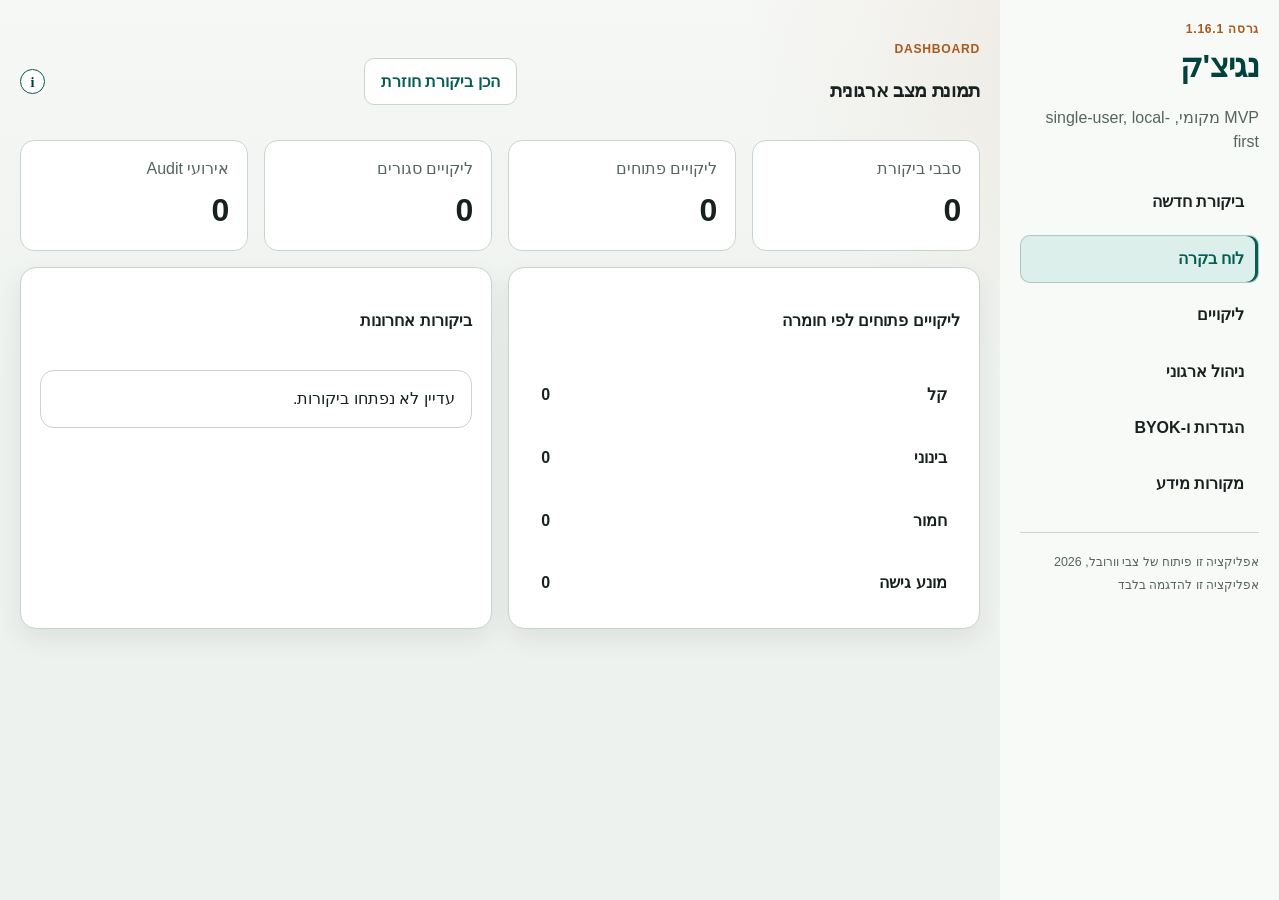
==== index.html @ 25474fea "Add files via upload" ====
<!doctype html>
<html lang="he" dir="rtl">
  <head>
    <meta charset="UTF-8" />
    <meta name="viewport" content="width=device-width, initial-scale=1.0" />
    <meta name="theme-color" content="#0c5b53" />
    <meta name="apple-mobile-web-app-capable" content="yes" />
    <meta name="apple-mobile-web-app-status-bar-style" content="default" />
    <title>נגיצ'ק</title>
    <link rel="manifest" href="./manifest.webmanifest" />
    <link rel="apple-touch-icon" href="./icons/icon.svg" />
    <link rel="stylesheet" href="./styles.css" />
  </head>
  <body>
    <a class="skip-link" href="#main-content">דלג לתוכן המרכזי</a>
    <div class="app-shell">
      <aside class="sidebar">
        <div class="brand">
          <p id="app-version" class="eyebrow">גרסה</p>
          <h1>נגיצ'ק</h1>
          <p class="muted">MVP מקומי, single-user, local-first</p>
        </div>
        <nav class="nav" aria-label="ניווט ראשי">
          <a class="nav-link" data-view="inspection" href="#inspection">ביקורת חדשה</a>
          <a class="nav-link is-active" data-view="dashboard" href="#dashboard">לוח בקרה</a>
          <a class="nav-link" data-view="issues" href="#issues">ליקויים</a>
          <a class="nav-link" data-view="management" href="#management">ניהול ארגוני</a>
          <a class="nav-link" data-view="settings" href="#settings">הגדרות ו-BYOK</a>
          <a class="nav-link" data-view="sources" href="#sources">מקורות מידע</a>
        </nav>
        <footer class="sidebar-footer">
          <p>אפליקציה זו פיתוח של צבי וורובל, 2026</p>
          <p>אפליקציה זו להדגמה בלבד</p>
        </footer>
      </aside>

      <main id="main-content" class="main-content" tabindex="-1">
        <section id="dashboard-view" class="view is-active" aria-labelledby="dashboard-title">
          <div class="section-heading">
            <div>
              <p class="eyebrow">Dashboard</p>
              <h3 id="dashboard-title">תמונת מצב ארגונית</h3>
            </div>
            <button id="prepare-reinspection" class="ghost" data-help="מציג ליקויים פתוחים שטרם אומתו בשטח, כדי להכין ביקורת חוזרת. סגירת ליקוי דורשת תאריך, מאמת, מדידה חוזרת וכלי מדידה.">הכן ביקורת חוזרת</button>
          </div>
          <div id="stats-grid" class="stats-grid"></div>
          <div class="panel-grid">
            <section class="panel">
              <div class="panel-head">
                <h4>ליקויים פתוחים לפי חומרה</h4>
              </div>
              <div id="severity-breakdown" class="stack-list"></div>
            </section>
            <section class="panel">
              <div class="panel-head">
                <h4>ביקורות אחרונות</h4>
              </div>
              <div id="recent-inspections" class="list-table"></div>
            </section>
          </div>
        </section>

        <section id="inspection-view" class="view" aria-labelledby="inspection-title">
          <div class="section-heading">
            <div>
              <p class="eyebrow">Inspection</p>
              <h3 id="inspection-title">פתיחת סבב ביקורת</h3>
            </div>
          </div>

          <div class="panel">
            <form id="inspection-form" class="form-grid">
              <label>
                <span>אשכול</span>
                <select name="cluster" required></select>
              </label>
              <label>
                <span>סוג אתר/שירות</span>
                <select name="siteType" required></select>
              </label>
              <label data-help="קובע איזה מסלול משפטי ומקצועי יוצג לבדיקה. יש לבחור לפי סוג המקום, מועד ההיתר והמצב בפועל; במקרה של ספק יש לאמת מול גורם מוסמך.">
                <span>מסלול תחולה</span>
                <select name="applicabilityProfile" required></select>
              </label>
              <p id="inspection-flow-hint" class="full inspection-flow-hint">בחר אשכול, סוג אתר/שירות ומסלול תחולה כדי לפתוח רק את פרטי הסקר הרלוונטיים.</p>
              <div id="inspection-details" class="full inspection-details" hidden>
                <div class="full form-section-title">פרטי ביקורת בסיסיים</div>
                <p id="inspection-path-summary" class="full muted small"></p>
                <label><span>שם אתר</span><input type="text" name="siteName" placeholder="למשל: מרכז שירות יפו" required /></label>
                <label><span>כתובת</span><input type="text" name="address" placeholder="רחוב, עיר" required /></label>
                <label><span>מבצע הסקר</span><input type="text" name="inspector" placeholder="שם מלא" required /></label>
                <label data-help="הבחירה מתעדת את אופי הסקר. היא אינה משנה את חובות הנגישות ואינה הופכת את הדוח לאישור סטטוטורי."><span>סוג הבדיקה</span><select name="surveyType"><option value="self">בדיקה עצמית של החייב</option><option value="internal">סקר ממונה פנימי</option><option value="external">חוות דעת חיצונית</option><option value="resident_report">דיווח תושב / פנייה מהציבור</option></select></label>
                <label><span>מיקום GPS</span><div class="field-with-action"><input type="text" name="gps" placeholder="31.778, 35.235" /><button id="capture-gps" class="ghost" type="button">קבל מיקום נוכחי</button></div></label>
                <label class="full"><span>הערות פתיחה</span><textarea name="notes" rows="3" placeholder="הקשר כללי לביקורת"></textarea></label>

                <section class="full inspection-subsection" data-survey-types="resident_report">
                  <h4>פרטי דיווח תושב / פנייה מהציבור</h4>
                  <label><span>מספר פנייה</span><input type="text" name="complaintReference" placeholder="אם קיים" /></label>
                  <label><span>תאריך קבלת הפנייה</span><input type="date" name="complaintReceivedAt" /></label>
                  <label><span>אופן הפנייה</span><select name="complaintChannel"><option value="">לא צוין</option><option value="phone">טלפון</option><option value="email">דוא״ל</option><option value="form">טופס מקוון</option><option value="in_person">פנייה אישית</option><option value="other">אחר</option></select></label>
                  <label><span>פרטי קשר לפנייה</span><input type="text" name="complaintContact" placeholder="אופציונלי; השמירה מקומית בלבד" /></label>
                  <label class="full checkbox-line"><input type="checkbox" name="complaintAnonymous" /> הפנייה אנונימית או שאין לשמור פרטי קשר</label>
                  <label class="full"><span>תיאור הדיווח</span><textarea name="complaintDetails" rows="3" placeholder="מה דווח, היכן ומתי; הדיווח הוא עילה לבדיקה ואינו קביעה מקצועית"></textarea></label>
                </section>

                <section class="full inspection-subsection" data-clusters="built" data-profiles="existing_public_building new_public_building new_residential">
                  <h4>נתוני מבנה ותחולה</h4>
                  <label data-help="מסייע להבחין בין מבנה קיים, מבנה חדש ושינוי מהותי. הבחירה משפיעה על מסלול התחולה ודורשת אימות מול ההיתר והדין."><span>מצב המבנה</span><select name="buildingStatus"><option value="existing">בניין קיים</option><option value="new">בניין חדש</option><option value="major_change">שינוי מהותי בבניין קיים</option></select></label>
                  <label><span>שנת הקמה</span><input type="number" name="constructionYear" min="1800" max="2100" /></label>
                  <label><span>שנת היתר</span><input type="number" name="permitYear" min="1800" max="2100" /></label>
                  <label><span>שנת שינוי ייעוד / שיפוץ</span><input type="number" name="majorChangeYear" min="1800" max="2100" /></label>
                  <label><span>ייעוד בפועל</span><input type="text" name="actualUse" placeholder="למשל: מרכז קבלת קהל" /></label>
                  <label><span>ייעוד בהיתר</span><input type="text" name="permittedUse" placeholder="אם ידוע" /></label>
                  <label><span>שטח עיקרי במ״ר</span><input type="number" name="mainArea" min="0" /></label>
                  <label><span>מספר מפלסים</span><input type="number" name="levels" min="0" /></label>
                  <label><span>קיבולת קהל</span><input type="number" name="publicCapacity" min="0" /></label>
                  <fieldset class="full compact-fieldset"><legend>רכיבים קיימים</legend><label><input type="checkbox" name="requiredFacilities" value="elevator" /> מעלית</label><label><input type="checkbox" name="requiredFacilities" value="parking" /> חניון</label><label><input type="checkbox" name="requiredFacilities" value="accessible_toilet" /> שירותים נגישים</label><label><input type="checkbox" name="requiredFacilities" value="accessible_counter" /> עמדת שירות נגישה</label></fieldset>
                </section>

                <section class="full inspection-subsection" data-site-types="accommodation">
                  <h4>נתוני אירוח</h4>
                  <label><span>מספר חדרי אירוח</span><input type="number" name="accommodationRoomTotal" min="0" /></label>
                  <label><span>מספר חדרים נגישים נדרש</span><input type="number" name="accessibleRoomsRequired" min="0" /></label>
                  <label><span>מספר חדרים נגישים קיים</span><input type="number" name="accessibleRoomsExisting" min="0" /></label>
                </section>

                <section class="full inspection-subsection" data-clusters="service digital special">
                  <h4>פרטי נותן השירות</h4>
                  <label><span>החייב בנגישות</span><input type="text" name="liableParty" placeholder="שם בעלים / שוכר / רשות" /></label>
                  <label><span>תפקיד החייב</span><input type="text" name="liableRole" placeholder="בעלים, מנהל נכס וכו׳" /></label>
                  <label><span>ח.פ. / מזהה ארגון</span><input type="text" name="organizationId" /></label>
                  <label><span>ממונה נגישות ארגוני</span><input type="text" name="accessibilityOfficer" /></label>
                  <label><span>מספר תעודה / הכשרה</span><input type="text" name="inspectorCredential" placeholder="אופציונלי" /></label>
                  <fieldset class="full compact-fieldset"><legend>רכיבים ומסמכים קיימים</legend><label><input type="checkbox" name="recordFlags" value="published_arrangements" /> הסדרי נגישות מפורסמים</label><label><input type="checkbox" name="recordFlags" value="accessibility_file" /> תיק נגישות</label><label><input type="checkbox" name="recordFlags" value="previous_report" /> דוח קודם</label><label><input type="checkbox" name="recordFlags" value="commission_order" /> צו נציבות</label></fieldset>
                </section>

                <details class="full advanced-details">
                  <summary>פרטים מתקדמים ומסמכים</summary>
                  <div class="form-grid">
                    <section class="full inspection-subsection" data-clusters="built">
                      <h4>פרטי גורם אחראי ומסמכים</h4>
                      <label><span>החייב בנגישות</span><input type="text" name="liablePartyFallback" /></label>
                      <label><span>תפקיד החייב</span><input type="text" name="liableRoleFallback" placeholder="בעלים, מנהל נכס וכו׳" /></label>
                      <label><span>ח.פ. / מזהה ארגון</span><input type="text" name="organizationIdFallback" /></label>
                      <label><span>ממונה נגישות ארגוני</span><input type="text" name="accessibilityOfficerFallback" /></label>
                      <label><span>מספר תעודה / הכשרה</span><input type="text" name="inspectorCredentialFallback" placeholder="אופציונלי" /></label>
                      <fieldset class="full compact-fieldset"><legend>מסמכים קיימים</legend><label><input type="checkbox" name="recordFlags" value="published_arrangements" /> הסדרי נגישות מפורסמים</label><label><input type="checkbox" name="recordFlags" value="accessibility_file" /> תיק נגישות</label><label><input type="checkbox" name="recordFlags" value="previous_report" /> דוח קודם</label><label><input type="checkbox" name="recordFlags" value="commission_order" /> צו נציבות</label></fieldset>
                    </section>
                    <label class="full"><span>פטור / דחייה / התאמה חלופית / נטל כבד</span><textarea name="exemptionDetails" rows="2" placeholder="סוג, תוקף, אסמכתה ומיקום המסמך"></textarea></label>
                    <label data-help="מסווג את המסמך המצורף כדי שיהיה אפשר להבין אם הוא היתר, פטור, התאמה חלופית או דוח קודם. יש לציין גם אסמכתה ותוקף כאשר קיימים."><span>סוג מסמך מצורף</span><select name="documentType"><option value="permit">היתר / רישוי</option><option value="exemption">פטור / דחייה</option><option value="alternative">התאמה חלופית</option><option value="previous_report">דוח קודם</option><option value="other">אחר</option></select></label>
                    <label><span>מספר מסמך ותוקף</span><input type="text" name="documentReference" placeholder="מספר, תאריך ותוקף" /></label>
                    <label class="full"><span>צירוף מסמכים מקומיים</span><input class="inspection-documents" type="file" multiple accept="image/*,application/pdf,.doc,.docx" /><small class="muted">המסמכים נשמרים במכשיר זה בלבד ונכללים בגיבוי JSON.</small></label>
                    <label class="full" data-help="תעד במפורש אזורים, רכיבים או מסמכים שלא נבדקו ולמה. מידע זה יוצג בדוח כדי למנוע מצג של כיסוי מלא."><span>היקף הבדיקה ומגבלות</span><textarea name="scopeLimitations" rows="2" placeholder="מה נבדק ומה לא נבדק, למשל: לא הייתה גישה לגג או לחדר מכונות"></textarea></label>
                  </div>
                </details>
                <div class="full form-actions"><button type="submit">צור ביקורת</button></div>
              </div>
            </form>
          </div>

          <div id="inspection-workspace" class="inspection-workspace hidden">
            <section class="panel">
              <div class="panel-head">
                <div>
                  <h4 id="active-inspection-name">ביקורת פעילה</h4>
                  <p id="active-inspection-meta" class="muted small"></p>
                </div>
                <div class="toolbar">
                  <button id="prepare-report" class="ghost">הכן דוח תיקונים</button>
                  <button id="save-draft" class="ghost">שמור טיוטה</button>
                  <button id="complete-inspection" data-help="פותח מסך סיום לתיעוד ההיקף הסופי, מה שלא נבדק ואישור ההפצה. ליקויים פתוחים נשארים לניהול גם לאחר סיום הסקר.">סיום סקר</button>
                </div>
              </div>
              <div class="inspection-progress" aria-live="polite">
                <div>
                  <strong id="checklist-progress">התקדמות בדיקה</strong>
                  <span id="checklist-progress-detail" class="muted small"></span>
                </div>
                <button id="toggle-issues-only" class="ghost" type="button">הצג ליקויים בלבד</button>
              </div>
              <div id="checklist-container" class="checklist"></div>
            </section>
            <section id="inspection-closure" class="panel hidden" aria-labelledby="closure-title">
              <div class="panel-head"><div><p class="eyebrow">Closure</p><h4 id="closure-title">סיום ואישור הפצת סקר</h4><p class="muted small">הסקר יישאר מקומי. הסיום מתעד את גבולות הבדיקה ואינו מחליף אישור סטטוטורי.</p></div></div>
              <form id="inspection-closure-form" class="form-grid">
                <label class="full"><span>מה נבדק ומה לא נבדק</span><textarea name="coverageStatement" rows="3" required placeholder="ציין היקף סופי, אזורים שלא נבדקו וסיבת אי-הבדיקה"></textarea></label>
                <label class="full"><span>סיכום מקצועי להפצה</span><textarea name="distributionNote" rows="3" required placeholder="למשל: הסקר מוכן להפצה פנימית, בכפוף לאימות תחולה מקצועי"></textarea></label>
                <label class="full checkbox-line"><input name="distributionApproved" type="checkbox" required /> אני מאשר/ת שהיקף הבדיקה, המגבלות והסטטוס המקצועי נבדקו לפני הפצה.</label>
                <div class="full form-actions"><button type="submit">אשר סיום סקר</button></div>
              </form>
            </section>
            <section id="correction-report" class="panel hidden" aria-live="polite">
              <div class="panel-head">
                <div>
                  <h4>דוח לתיקון ממצאים</h4>
                  <p id="correction-report-date" class="muted small"></p>
                  <p class="muted small">סדר פעולות מוצע. המקורות דורשים אימות תחולה מקצועי לפני ביצוע.</p>
                </div>
                <button id="save-correction-report">שמור דוח תיקונים</button>
                <button id="print-correction-report" class="ghost">הדפס / שמור PDF</button>
              </div>
              <div id="correction-report-content" class="stack-list"></div>
            </section>
          </div>
        </section>

        <section id="issues-view" class="view" aria-labelledby="issues-title">
          <div class="section-heading">
            <div>
              <p class="eyebrow">Issues</p>
              <h3 id="issues-title">ניהול ליקויים</h3>
            </div>
            <div class="toolbar">
              <select id="status-filter" aria-label="סינון לפי סטטוס" data-help="מסנן את תצוגת הליקויים בלבד. שינוי הסינון אינו משנה את סטטוס הליקוי עצמו.">
                <option value="all">כל הסטטוסים</option>
                <option value="open">פתוח</option>
                <option value="assigned">הוקצה לטיפול</option>
                <option value="in_progress">בתיקון</option>
                <option value="pending_verification">ממתין לאימות</option>
                <option value="closed">סגור</option>
              </select>
              <button id="export-json" class="ghost">ייצוא JSON</button>
              <button id="export-json-light" class="ghost" data-help="יוצר גיבוי של הנתונים והטקסטים ללא תמונות, סרטונים או מסמכים. מתאים להעברה קלה בין מכשירים.">גיבוי ללא תמונות</button>
              <button id="import-json" class="ghost" data-help="בייבוא תוצג בחירה: מיזוג בטוח שמוסיף רשומות חדשות, או החלפה מלאה של הנתונים המקומיים. צור גיבוי לפני החלפה.">ייבוא גיבוי</button>
              <input id="import-json-file" class="hidden" type="file" accept="application/json,.json" />
              <button id="export-csv" class="ghost">ייצוא CSV</button>
              <button id="open-comparison" class="ghost hidden" type="button" data-help="הפעולה זמינה רק כאשר יש ביקורת קודמת לאותה כתובת וליקוי שממתין לאימות לאחר תיקון. היא מציגה השוואה ואינה סוגרת ליקוי.">ביקורת חוזרת והשוואה</button>
            </div>
          </div>
          <div class="issue-filter-bar" aria-label="סינון וחיפוש ליקויים">
            <label>
              <span>חיפוש ליקוי</span>
              <input id="issue-search" type="search" placeholder="אתר, כתובת, אלמנט או מזהה" />
            </label>
            <label>
              <span>אחראי לתיקון</span>
              <select id="responsible-filter"><option value="all">כל האחראים</option></select>
            </label>
            <label>
              <span>מועד טיפול</span>
              <select id="due-filter">
                <option value="all">כל המועדים</option>
                <option value="overdue">באיחור</option>
              </select>
            </label>
            <label data-help="מציג רק ליקויים שדורשים אימות בשטח לפני סגירה. אין לסגור ליקוי על סמך הצהרה או צילום בלבד.">
              <span>ביקורת חוזרת</span>
              <select id="reinspection-filter">
                <option value="all">כל הליקויים</option>
                <option value="required">נדרש אימות בשטח</option>
              </select>
            </label>
            <button id="clear-issue-filters" class="ghost" type="button">נקה סינון</button>
          </div>
          <p id="issue-filter-summary" class="muted small" aria-live="polite"></p>
          <section id="previous-inspection-comparison" class="panel hidden" aria-labelledby="comparison-title">
            <div class="panel-head"><div><p class="eyebrow">Comparison</p><h4 id="comparison-title">השוואה לביקורת קודמת</h4><p class="muted small">השוואה לתמיכה באימות לאחר תיקון; אינה מחליפה בדיקה בשטח.</p></div></div>
            <div id="previous-inspection-content" class="stack-list"></div>
          </section>
          <div id="issues-list" class="issue-grid"></div>
        </section>

        <section id="settings-view" class="view" aria-labelledby="settings-title">
          <header class="hero">
            <div>
              <p class="eyebrow">כלי עבודה שדה</p>
              <h2>תיעוד, מעקב וייצוא ליקויי נגישות</h2>
            </div>
            <div class="hero-actions">
              <button id="install-app" class="ghost hidden">התקן בטלפון</button>
              <button id="seed-demo">טען נתוני הדגמה</button>
              <button id="accessibility-toggle" class="accessibility-toggle ghost" type="button" aria-expanded="false" aria-controls="accessibility-panel">
                התאמות נגישות
              </button>
              <button id="clear-data" class="ghost">אפס נתונים</button>
            </div>
          </header>
          <div class="section-heading">
            <div>
              <p class="eyebrow">Settings</p>
              <h3 id="settings-title">BYOK, AI ופרטיות</h3>
            </div>
          </div>
          <div class="panel-grid">
            <section class="panel">
              <form id="settings-form" class="form-grid">
                <label class="full">
                  <span>OpenAI API Key</span>
                  <input type="password" name="apiKey" placeholder="sk-..." autocomplete="off" />
                  <small class="muted">נשמר רק עד לסגירת לשונית הדפדפן. נדרש רק לניתוח צילום יזום.</small>
                </label>
                <label>
                  <span>מודל Vision</span>
                  <input type="text" name="visionModel" value="gpt-4.1-mini" />
                </label>
                <label>
                  <span>מודל Reasoning</span>
                  <input type="text" name="reasoningModel" value="o4-mini" />
                </label>
                <label>
                  <span>סף ודאות</span>
                  <input type="number" name="confidenceThreshold" min="0" max="1" step="0.05" value="0.8" />
                </label>
                <label class="full">
                  <span>מדיניות פרטיות מקומית</span>
                  <textarea name="privacyNotes" rows="4">המפתח נשמר לזמן הסשן בלבד. צילום נשלח ל-OpenAI רק לאחר לחיצה מפורשת על "נתח צילום עם AI".</textarea>
                </label>
                <div class="full form-actions">
                  <button type="submit">שמור הגדרות</button>
                </div>
              </form>
            </section>

            <section class="panel">
              <h4>חוזה AI מקומי</h4>
              <ul class="plain-list">
                <li>פלט AI נשמר רק כ-`PENDING_AI` עד לאישור משתמש.</li>
                <li>אין קביעת FAIL אוטומטית על סמך הערכה חזותית בלבד.</li>
                <li>מקורות נורמטיביים נשמרים עם `sourceRefs` לכל פריט צ׳קליסט.</li>
                <li>מצבי Offline נשמרים מקומית ומסומנים בלוח המערכת.</li>
              </ul>
              <div id="settings-summary" class="note-box"></div>
            </section>
            <section class="sync-card" aria-labelledby="system-status-title">
              <h2 id="system-status-title">מצב מערכת</h2>
              <dl id="system-status"></dl>
            </section>
            <section class="panel" aria-labelledby="storage-title">
              <div class="panel-head"><div><p class="eyebrow">Storage</p><h4 id="storage-title">שמירה מקומית וגיבוי</h4></div><button id="request-persistent-storage" class="ghost" type="button" data-help="מבקש מהדפדפן להגן יותר על הנתונים המקומיים מפני מחיקה אוטומטית. אישור הבקשה נתון לדפדפן ולשטח האחסון הפנוי.">הגן על האחסון המקומי</button></div>
              <p id="storage-status" class="muted" aria-live="polite">בודק אחסון מקומי...</p>
              <p class="muted small">תמונות נדחסות מקומית לפני שמירתן. שמור גיבוי מלא מדי פעם, ובחר גיבוי ללא תמונות להעברה קלה יותר.</p>
            </section>
          </div>
        </section>

        <section id="management-view" class="view" aria-labelledby="management-title">
          <div class="section-heading">
            <div>
              <p class="eyebrow">Management</p>
              <h3 id="management-title">ניהול ארגוני</h3>
              <p class="muted">תיעוד מקומי של פעולות ארגוניות, מופרד מביצוע הביקורת בשטח.</p>
            </div>
          </div>
          <section class="panel" aria-labelledby="training-title">
            <div class="panel-head"><div><p class="eyebrow">Training</p><h4 id="training-title">תיעוד הדרכת נגישות</h4><p class="muted small">הרשומה נשמרת מקומית ומשויכת לביקורת הפעילה, אם נפתחה.</p></div></div>
            <form id="training-record-form" class="form-grid">
              <label><span>תאריך הדרכה</span><input name="trainingDate" type="date" /></label>
              <label><span>תפקיד / קהל יעד</span><input name="trainingRole" type="text" placeholder="למשל: צוות קבלה" /></label>
              <label><span>מנחה / אחראי</span><input name="trainingOwner" type="text" /></label>
              <label class="full"><span>משתתפים ותוכן ההדרכה</span><textarea name="trainingDetails" rows="2" placeholder="מספר משתתפים, נושאים והחלטות"></textarea></label>
              <label class="full"><span>ראיה מצורפת (אופציונלי)</span><input name="trainingEvidence" type="file" accept="image/*,application/pdf" /></label>
              <div class="full form-actions"><button type="submit" class="ghost">שמור תיעוד הדרכה</button></div>
            </form>
            <div id="training-records" class="stack-list"></div>
          </section>
        </section>

        <section id="sources-view" class="view" aria-labelledby="sources-title">
          <div class="section-heading">
            <div>
              <p class="eyebrow">Sources</p>
              <h3 id="sources-title">מקורות מידע</h3>
              <p class="muted">ביבליוגרפיה של מקורות הנתונים, התקנים וההנחיות המשמשים באפליקציה.</p>
            </div>
          </div>
          <section class="panel">
            <div class="source-table-wrap">
              <table class="source-table">
                <thead>
                  <tr>
                    <th>מקור</th>
                    <th>מעמד</th>
                    <th>שימוש באפליקציה</th>
                    <th>אימות</th>
                    <th>קישור</th>
                  </tr>
                </thead>
                <tbody id="sources-table-body"></tbody>
              </table>
            </div>
            <p class="muted small">המקורות משמשים כבסיס מידע בלבד. יש לאמת תחולה, מהדורה, חריגים ושינויים רגולטוריים מול מקור רשמי ובעל מקצוע מוסמך לפני קביעה או ביצוע.</p>
          </section>
        </section>
      </main>
    </div>

    <div id="app-update-notice" class="app-update-notice hidden" role="status" aria-live="polite">זמינה גרסה חדשה של נגיצ'ק.<button id="refresh-app" type="button">עדכן כעת</button></div>
    <div id="context-help-popover" class="context-help-popover hidden" role="dialog" aria-live="polite"></div>
    <dialog id="import-dialog" aria-labelledby="import-dialog-title">
      <form id="import-mode-form" method="dialog" class="form-grid">
        <h3 id="import-dialog-title" class="full">אופן ייבוא הגיבוי</h3>
        <p class="full muted">בחר פעולה מפורשת כדי למנוע דריסת נתונים במכשיר זה.</p>
        <label class="full checkbox-line"><input type="radio" name="importMode" value="merge" checked /> מזג: הוסף ביקורות וליקויים חדשים; נתונים מקומיים קיימים עם אותו מזהה נשמרים.</label>
        <label class="full checkbox-line"><input type="radio" name="importMode" value="replace" /> החלף הכול: מחק את הנתונים המקומיים והשתמש בגיבוי בלבד.</label>
        <div class="full form-actions"><button id="confirm-import" type="submit">בצע ייבוא</button><button id="cancel-import" class="ghost" type="button">ביטול</button></div>
      </form>
    </dialog>
    <section id="accessibility-panel" class="accessibility-panel hidden" aria-labelledby="accessibility-title">
      <div class="panel-head">
        <h2 id="accessibility-title">התאמות נגישות</h2>
        <button id="accessibility-close" class="ghost" type="button" aria-label="סגור התאמות נגישות">סגור</button>
      </div>
      <p class="muted small">ההתאמות נשמרות בדפדפן המקומי.</p>
      <div class="accessibility-actions">
        <button type="button" data-accessibility-action="font-increase">הגדל טקסט</button>
        <button type="button" data-accessibility-action="font-decrease">הקטן טקסט</button>
        <button type="button" class="ghost" data-accessibility-action="high-contrast">ניגודיות גבוהה</button>
        <button type="button" class="ghost" data-accessibility-action="underline-links">הדגש קישורים</button>
        <button type="button" class="ghost" data-accessibility-action="reset">אפס התאמות</button>
      </div>
      <p class="muted small">קיצור מקלדת: Alt+N לפתיחה או סגירה. ניתן לדלג לתוכן המרכזי בעזרת Tab בתחילת העמוד.</p>
      <details class="accessibility-declaration">
        <summary>הצהרת נגישות</summary>
        <p>האפליקציה כוללת ניווט מקלדת, קישור דילוג לתוכן, מיקוד נראה לעין, שינוי גודל טקסט, ניגודיות גבוהה והדגשת קישורים.</p>
        <p>המערכת מיועדת לשימוש אישי ומקומי. טרם בוצעה בדיקת תאימות מקצועית מלאה לת״י 5568 ברמה AA; לפני מתן שירות לציבור נדרשת בדיקה מקצועית, השלמת פרטי קשר לפניות ופרסום הצהרת נגישות מאומתת.</p>
      </details>
      <a class="accessibility-info-link" href="https://www.gov.il/he/pages/website_accessibility" target="_blank" rel="noopener">מידע רשמי על נגישות אתרי אינטרנט</a>
    </section>

    <template id="checklist-item-template">
      <article class="check-item">
        <div class="check-item-head">
          <div>
            <h5 class="item-title"></h5>
            <p class="item-meta muted small"></p>
          </div>
          <span class="badge">טרם נבדק</span>
        </div>
        <div class="status-row">
          <label><input type="radio" value="pass" /> תקין</label>
          <label><input type="radio" value="fail" /> ליקוי</label>
          <label><input type="radio" value="na" /> לא רלוונטי</label>
        </div>
        <div class="issue-fields hidden">
          <details class="regulatory-requirement" aria-label="דרישה נורמטיבית">
            <summary>דרישה נורמטיבית ופרטי תחולה</summary>
            <p class="regulatory-source"></p>
            <p class="regulatory-need"></p>
            <p class="muted small">יש לאמת תחולה, חריגים ומהדורת מקור עם גורם מקצועי מוסמך.</p>
          </details>
          <label class="file-picker">
            <span>ראיה 1: הקשר כללי</span>
            <input type="file" class="issue-photo" accept="image/*" capture="environment" />
            <span class="file-picker-button">בחר צילום</span>
            <span class="file-picker-name muted small">לא נבחר צילום</span>
            <small class="muted">בטלפון, בחירה בשדה פותחת את מצלמת המכשיר. לאחר הבחירה ניתן לנתח מיד עם AI.</small>
          </label>
          <img class="issue-photo-preview hidden" alt="תצוגה מקדימה של ראיה 1" />
          <div class="full ai-actions">
            <button type="button" class="analyze-photo" data-help="שולח את ראיה 1 ל-OpenAI רק לאחר לחיצה מפורשת ורק אם הוזן מפתח לסשן זה. התוצאה היא הצעה לבדיקה אנושית ואינה קביעה מקצועית סופית.">נתח את הצילום עם AI</button>
            <p class="ai-result muted small" aria-live="polite"></p>
            <div class="ai-review-controls hidden" aria-live="polite"></div>
          </div>
          <label>
            <span>חומרה</span>
            <select class="severity-select">
              <option value="low">קל</option>
              <option value="medium">בינוני</option>
              <option value="high">חמור</option>
              <option value="blocking">מונע גישה</option>
            </select>
          </label>
          <label>
            <span>מה נראה / מה נמדד</span>
            <textarea class="issue-description" rows="3" placeholder="תצפית עובדתית בלבד"></textarea>
          </label>
          <label><span>מזהה אלמנט קבוע</span><input class="element-id" type="text" placeholder="למשל: כניסה ראשית / WC קומה 2" /></label>
          <label><span>ערך מדוד</span><input class="measured-value" type="text" placeholder="למשל: 76" /></label>
          <label><span>יחידת מדידה</span><input class="measurement-unit" type="text" placeholder="ס״מ, %, ניוטון, לוקס" /></label>
          <label><span>כלי מדידה</span><select class="measurement-tool"><option value="">לא נמדד</option><option>סרט מדידה</option><option>מד-שיפוע</option><option>מד-כוח דלת</option><option>לוקסמטר</option><option>כלי אוטומטי</option><option>אחר</option></select></label>
          <label><span>נקודת המדידה</span><input class="measurement-point" type="text" placeholder="מפלס, ציר, חדר או אלמנט" /></label>
          <label><span>הדרישה חלה?</span><select class="applicability-decision"><option value="applies">חלה לפי הנתונים הקיימים</option><option value="recommendation">המלצה / תקן מיטבי</option><option value="unknown">לא ניתן לקבוע – חסר מידע</option></select></label>
          <label><span>המלצה לפעולה</span><textarea class="issue-recommendation" rows="2" placeholder="מה הפעולה הקונקרטית הנדרשת?"></textarea></label>
          <label><span>מידע חסר / נדרש מומחה</span><textarea class="issue-unknown" rows="2" placeholder="היתר, תקן, מדידה או מהנדס נדרש"></textarea></label>
          <fieldset class="full compact-fieldset"><legend>השפעה ואופן תיקון</legend><label><input class="affected-group" type="checkbox" value="ניידות" /> ניידות</label><label><input class="affected-group" type="checkbox" value="ראייה" /> ראייה</label><label><input class="affected-group" type="checkbox" value="שמיעה" /> שמיעה</label><label><input class="affected-group" type="checkbox" value="קוגניטיבי / תקשורת" /> קוגניטיבי / תקשורת</label><label><input class="issue-temporary" type="checkbox" /> ליקוי זמני</label><label><input class="alternative-available" type="checkbox" /> קיימת התאמה חלופית כעת</label><label><input class="life-safety" type="checkbox" /> קשור לחיי אדם / פינוי / אש</label></fieldset>
          <label><span>סוג פעולה</span><select class="remediation-type"><option value="engineering">תיקון הנדסי</option><option value="procedure">שינוי נוהל / שירות</option><option value="maintenance">אחזקה</option></select></label>
          <label><span>אחראי לתיקון</span><input class="issue-liable-party" type="text" placeholder="בעלים / שוכר / רשות / קבלן" /></label>
          <label><span>עלות גסה</span><input class="estimated-cost" type="text" placeholder="לא ידוע / טווח משוער" /></label>
          <label><span>נדרש היתר?</span><select class="permit-needed"><option value="unknown">לא ידוע</option><option value="no">לא</option><option value="yes">כן</option></select></label>
          <label class="file-picker"><span>ראיה 2: האלמנט</span><input type="file" class="evidence-photo" data-evidence-kind="אלמנט" accept="image/*" capture="environment" /><span class="file-picker-button">בחר צילום</span><span class="file-picker-name muted small">לא נבחר צילום</span></label>
          <label class="file-picker"><span>ראיה 3: פרט / מדידה / סרטון</span><input type="file" class="evidence-photo" data-evidence-kind="פרט או מדידה" accept="image/*,video/*" capture="environment" /><span class="file-picker-button">בחר קובץ</span><span class="file-picker-name muted small">לא נבחר קובץ</span></label>
          <div class="full evidence-actions"><button type="button" class="ghost capture-issue-gps">שמור GPS לליקוי</button><span class="evidence-summary muted small"></span></div>
          <div class="full issue-flow-actions">
            <button type="button" class="save-issue-next">שמור ליקוי והמשך לפריט הבא</button>
            <p class="muted small">הפרטים נשמרים גם תוך כדי מילוי. פעולה זו מאשרת את השמירה ומעבירה לפריט הבא בסבב.</p>
          </div>
        </div>
      </article>
    </template>

    <script src="./app.js"></script>
  </body>
</html>
---- styles.css ----
:root {
  --bg: #eef2ef;
  --surface: #ffffff;
  --surface-strong: #f4f7f5;
  --text: #17211f;
  --muted: #566560;
  --line: #c9d4ce;
  --primary: #075c53;
  --primary-dark: #03423c;
  --primary-soft: #dcefeb;
  --accent: #a85a1d;
  --danger: #a33128;
  --danger-soft: #f9e4e0;
  --shadow: 0 10px 24px rgba(17, 37, 33, 0.08);
  --font-ui: Arial, "Noto Sans Hebrew", "Segoe UI", sans-serif;
}

* {
  box-sizing: border-box;
}

body {
  margin: 0;
  font-family: var(--font-ui);
  font-size: 16px;
  line-height: 1.5;
  background:
    radial-gradient(circle at 90% 0%, rgba(168, 90, 29, 0.1), transparent 28%),
    linear-gradient(180deg, #f6f8f6 0%, var(--bg) 42%);
  color: var(--text);
}

button,
input,
select,
textarea {
  font: inherit;
}

button {
  min-height: 44px;
  border: 1px solid var(--primary);
  border-radius: 10px;
  background: var(--primary);
  color: white;
  padding: 0.65rem 1rem;
  font-weight: 700;
  cursor: pointer;
  transition: background 160ms ease, border-color 160ms ease, transform 160ms ease;
}

button:hover {
  background: var(--primary-dark);
}

button:active {
  transform: translateY(1px);
}

button.ghost {
  background: var(--surface);
  color: var(--primary);
  border: 1px solid var(--line);
}

:focus-visible {
  outline: 3px solid #173f9a;
  outline-offset: 3px;
}

.skip-link {
  position: fixed;
  top: 0.75rem;
  inset-inline-start: 0.75rem;
  z-index: 30;
  padding: 0.75rem 1rem;
  border-radius: 12px;
  background: #173f9a;
  color: white;
  transform: translateY(-180%);
  transition: transform 160ms ease;
}

.skip-link:focus {
  transform: translateY(0);
}

.app-shell {
  display: grid;
  grid-template-columns: 280px minmax(0, 1fr);
  min-height: 100vh;
}

.sidebar {
  background: #f8faf8;
  border-inline-start: 1px solid var(--line);
  padding: 1.25rem;
  backdrop-filter: blur(12px);
}

.brand h1,
.hero h2,
.section-heading h3 {
  font-family: var(--font-ui);
  font-weight: 800;
  letter-spacing: -0.02em;
}

.brand h1 {
  margin: 0;
  color: var(--primary-dark);
  font-size: 2rem;
}

.eyebrow {
  font-size: 0.76rem;
  font-weight: 700;
  letter-spacing: 0.06em;
  text-transform: uppercase;
  color: var(--accent);
  margin: 0 0 0.25rem;
}

.muted {
  color: var(--muted);
}

.small {
  font-size: 0.88rem;
}

.nav {
  display: grid;
  gap: 0.5rem;
  margin: 1.5rem 0;
}

.sidebar-footer {
  margin-top: auto;
  padding-top: 1rem;
  border-top: 1px solid var(--line);
  color: var(--muted);
  font-size: 0.78rem;
  line-height: 1.5;
}

.sidebar-footer p {
  margin: 0.25rem 0;
}

.nav-link {
  display: block;
  text-align: right;
  background: transparent;
  color: var(--text);
  border: 1px solid transparent;
  border-radius: 10px;
  padding: 0.7rem 0.85rem;
  font-weight: 700;
  text-decoration: none;
}

.nav-link.is-active {
  background: var(--primary-soft);
  color: var(--primary);
  border-color: rgba(7, 92, 83, 0.25);
  box-shadow: inset -3px 0 0 var(--primary);
}

.sync-card,
.panel,
.hero {
  background: var(--surface);
  border: 1px solid var(--line);
  border-radius: 16px;
  box-shadow: var(--shadow);
}

.sync-card {
  padding: 1rem;
  border-top: 4px solid var(--accent);
}

.sync-card h2 {
  margin: 0 0 0.65rem;
  font-size: 1rem;
}

.sync-card dl {
  display: grid;
  grid-template-columns: auto 1fr;
  gap: 0.5rem 1rem;
  margin: 0;
}

.main-content {
  padding: 1.25rem;
}

.hero {
  display: flex;
  justify-content: space-between;
  gap: 1rem;
  padding: 1.25rem 1.4rem;
  border-inline-start: 6px solid var(--primary);
}

.hero-actions {
  display: flex;
  gap: 0.75rem;
  align-items: center;
}

.view {
  display: none;
  margin-top: 1.25rem;
}

.view.is-active {
  display: block;
}

/* Hash routing keeps navigation available even if JavaScript loads late on mobile. */
body:has(.view:target) .view.is-active {
  display: none;
}

.view:target {
  display: block;
}

.section-heading {
  display: flex;
  justify-content: space-between;
  gap: 1rem;
  align-items: center;
  margin-bottom: 1rem;
}

.stats-grid,
.panel-grid {
  display: grid;
  gap: 1rem;
}

.stats-grid {
  grid-template-columns: repeat(auto-fit, minmax(180px, 1fr));
  margin-bottom: 1rem;
}

.stat-card {
  padding: 1rem 1.1rem;
  border-radius: 14px;
  background: var(--surface);
  border: 1px solid var(--line);
}

.stat-card strong {
  display: block;
  font-size: 2rem;
  margin-top: 0.35rem;
  font-family: var(--font-ui);
  font-weight: 800;
}

.panel-grid {
  grid-template-columns: repeat(auto-fit, minmax(280px, 1fr));
}

.panel {
  padding: 1.2rem;
}

.panel-head {
  display: flex;
  justify-content: space-between;
  gap: 1rem;
  align-items: center;
  margin-bottom: 1rem;
}

.form-grid {
  display: grid;
  grid-template-columns: repeat(auto-fit, minmax(220px, 1fr));
  gap: 1rem;
}

.inspection-flow-hint {
  margin: 0;
  padding: 0.9rem 1rem;
  border: 1px solid #b8d7d2;
  border-radius: 12px;
  color: var(--primary-dark);
  background: var(--primary-soft);
}

.inspection-details,
.inspection-subsection,
.advanced-details .form-grid {
  display: grid;
  grid-template-columns: repeat(auto-fit, minmax(220px, 1fr));
  gap: 1rem;
}

/* Keep conditional sections out of the layout when their selected path does not apply. */
.inspection-details[hidden],
.inspection-subsection[hidden] {
  display: none !important;
}

.inspection-subsection,
.advanced-details {
  padding: 1rem;
  border: 1px solid var(--line);
  border-radius: 14px;
  background: var(--surface-strong);
}

.inspection-subsection h4 {
  grid-column: 1 / -1;
  margin: 0;
  color: var(--primary-dark);
}

.advanced-details summary {
  cursor: pointer;
  color: var(--primary-dark);
  font-weight: 800;
}

.advanced-details[open] summary {
  margin-bottom: 1rem;
}

.form-grid label {
  display: grid;
  gap: 0.45rem;
}

.form-grid input,
.form-grid select,
.form-grid textarea,
.toolbar select {
  width: 100%;
  background: white;
  border: 1px solid var(--line);
  border-radius: 10px;
  padding: 0.75rem 0.9rem;
}

.field-with-action {
  display: flex;
  gap: 0.5rem;
  align-items: center;
}

.field-with-action input {
  min-width: 0;
}

.field-with-action button {
  white-space: nowrap;
}

.full {
  grid-column: 1 / -1;
}

.form-actions,
.toolbar {
  display: flex;
  gap: 0.75rem;
  align-items: center;
}

.issue-filter-bar {
  display: grid;
  grid-template-columns: repeat(auto-fit, minmax(180px, 1fr));
  gap: 0.75rem;
  align-items: end;
  margin: 0 0 0.75rem;
  padding: 0.9rem;
  border: 1px solid var(--line);
  border-radius: 14px;
  background: var(--surface);
}

.issue-filter-bar label {
  display: grid;
  gap: 0.35rem;
  font-weight: 700;
  font-size: 0.9rem;
}

.issue-filter-bar input,
.issue-filter-bar select {
  width: 100%;
  min-height: 44px;
  padding: 0.65rem 0.75rem;
  border: 1px solid var(--line);
  border-radius: 10px;
  background: var(--surface);
}

.severity-shortcut,
.recent-inspection-button {
  display: flex;
  width: 100%;
  min-height: 0;
  justify-content: space-between;
  align-items: center;
  gap: 0.75rem;
  padding: 0.75rem;
  color: var(--text);
  text-align: right;
  background: transparent;
  border: 1px solid transparent;
}

.severity-shortcut:hover,
.recent-inspection-button:hover {
  color: var(--primary-dark);
  background: var(--primary-soft);
  border-color: rgba(7, 92, 83, 0.25);
}

.issue-quick-actions {
  display: flex;
  flex-wrap: wrap;
  gap: 0.55rem;
  margin: 0.85rem 0;
}

.issue-quick-actions button {
  min-height: 38px;
  padding: 0.45rem 0.7rem;
  font-size: 0.9rem;
}

.pill.overdue {
  color: #7d1c16;
  border-color: #c86b62;
  background: var(--danger-soft);
  font-weight: 800;
}

.checkbox-line {
  display: flex !important;
  align-items: start;
  gap: 0.6rem;
}

.checkbox-line input {
  width: auto;
  margin-top: 0.25rem;
}

.app-update-notice {
  position: fixed;
  inset-inline: 1rem;
  bottom: 1rem;
  z-index: 25;
  display: flex;
  justify-content: center;
  align-items: center;
  gap: 0.75rem;
  padding: 0.75rem 1rem;
  color: white;
  background: var(--primary-dark);
  border-radius: 14px;
  box-shadow: var(--shadow);
}

.app-update-notice button {
  min-height: 36px;
  padding: 0.35rem 0.7rem;
  color: var(--primary-dark);
  background: white;
}

dialog {
  width: min(560px, calc(100% - 2rem));
  border: 1px solid var(--line);
  border-radius: 16px;
  box-shadow: var(--shadow);
  color: var(--text);
}

dialog::backdrop {
  background: rgba(23, 33, 31, 0.45);
}

.help-trigger {
  display: inline-grid;
  width: 1.55rem;
  min-width: 1.55rem;
  min-height: 1.55rem;
  margin-inline-start: 0.35rem;
  padding: 0;
  place-items: center;
  vertical-align: middle;
  border-radius: 50%;
  color: var(--primary-dark);
  background: var(--surface);
  border-color: var(--primary);
  font-family: Georgia, serif;
  font-size: 0.9rem;
  font-weight: 700;
  line-height: 1;
}

.help-trigger:hover,
.help-trigger[aria-expanded="true"] {
  color: white;
  background: var(--primary);
}

.context-help-popover {
  position: fixed;
  z-index: 40;
  padding: 0.8rem 0.9rem;
  border: 1px solid var(--primary);
  border-radius: 12px;
  color: var(--text);
  background: var(--surface);
  box-shadow: var(--shadow);
  font-size: 0.9rem;
  line-height: 1.55;
}

.form-section-title {
  padding: 0.65rem 0.8rem;
  margin-top: 0.25rem;
  border-right: 4px solid var(--accent);
  background: #fff4e9;
  color: #6e3a13;
  font-weight: 800;
}

.compact-fieldset {
  display: flex;
  flex-wrap: wrap;
  gap: 0.65rem 1rem;
  margin: 0;
  padding: 0.85rem 1rem;
  border: 1px solid var(--line);
  border-radius: 10px;
  background: var(--surface-strong);
}

.compact-fieldset legend {
  padding: 0 0.35rem;
  color: var(--primary-dark);
  font-weight: 700;
}

.compact-fieldset label {
  display: flex;
  gap: 0.4rem;
  align-items: center;
}

.issue-facts {
  padding: 0.8rem 0.9rem;
  border-right: 3px solid var(--accent);
  background: #fffaf5;
  line-height: 1.7;
}

.evidence-actions {
  display: flex;
  flex-wrap: wrap;
  gap: 0.75rem;
  align-items: center;
}

.issue-flow-actions {
  display: flex;
  align-items: center;
  justify-content: space-between;
  gap: 0.85rem;
  padding-top: 0.85rem;
  border-top: 1px solid var(--line);
}

.issue-flow-actions p {
  margin: 0;
}

.reinspection-panel {
  margin-top: 0.85rem;
  padding: 0.8rem;
  border: 1px solid var(--line);
  border-radius: 10px;
  background: var(--surface-strong);
}

.reinspection-panel summary {
  cursor: pointer;
  color: var(--primary-dark);
  font-weight: 800;
}

.reinspection-panel .form-grid {
  margin-top: 0.85rem;
}

.inspection-workspace.hidden,
.hidden {
  display: none !important;
}

.checklist {
  display: grid;
  gap: 1rem;
}

.check-item {
  border: 1px solid var(--line);
  background: var(--surface);
  border-radius: 14px;
  padding: 1rem;
}

.check-item-head,
.status-row {
  display: flex;
  justify-content: space-between;
  gap: 1rem;
  flex-wrap: wrap;
}

.status-row {
  margin-top: 0.8rem;
}

.status-row label {
  display: flex;
  gap: 0.35rem;
  align-items: center;
}

.issue-fields {
  display: grid;
  gap: 0.75rem;
  margin-top: 1rem;
}

.issue-fields > label {
  display: grid;
  gap: 0.4rem;
}

.inspection-progress {
  display: flex;
  align-items: center;
  justify-content: space-between;
  gap: 1rem;
  padding: 0.75rem 1rem;
  margin: 0 0 1rem;
  border: 1px solid var(--line);
  border-radius: 12px;
  background: var(--surface-strong);
}

.inspection-progress > div {
  display: flex;
  gap: 0.35rem;
  flex-wrap: wrap;
}

.regulatory-requirement {
  grid-column: 1 / -1;
  padding: 0.9rem 1rem;
  border: 1px solid #b8d7d2;
  border-right: 4px solid var(--primary);
  border-radius: 12px;
  background: var(--primary-soft);
}

.regulatory-requirement p {
  margin: 0.45rem 0 0;
}

.regulatory-requirement summary {
  cursor: pointer;
  color: var(--primary-dark);
  font-weight: 800;
}

.regulatory-requirement[open] summary {
  margin-bottom: 0.45rem;
}

.file-picker {
  position: relative;
  align-content: start;
}

.file-picker input[type="file"] {
  position: absolute;
  inline-size: 1px;
  block-size: 1px;
  opacity: 0;
  overflow: hidden;
}

.file-picker-button {
  display: inline-flex;
  align-items: center;
  justify-content: center;
  min-height: 42px;
  width: fit-content;
  padding: 0.55rem 0.85rem;
  border: 1px solid var(--primary);
  border-radius: 10px;
  color: var(--primary);
  background: var(--surface);
  font-weight: 700;
  cursor: pointer;
}

.file-picker:focus-within .file-picker-button {
  outline: 3px solid color-mix(in srgb, var(--primary) 35%, transparent);
  outline-offset: 2px;
}

.file-picker-name {
  overflow-wrap: anywhere;
}

.issue-photo-preview {
  max-width: min(100%, 360px);
  max-height: 240px;
  border: 1px solid var(--line);
  border-radius: 12px;
  object-fit: cover;
}

.badge {
  align-self: start;
  background: var(--surface-strong);
  color: var(--muted);
  border-radius: 999px;
  padding: 0.3rem 0.6rem;
  font-size: 0.82rem;
}

.badge.fail {
  background: var(--danger-soft);
  color: var(--danger);
}

.badge.pass {
  background: var(--primary-soft);
  color: var(--primary);
}

.stack-list,
.list-table,
.issue-grid,
.plain-list {
  display: grid;
  gap: 0.8rem;
}

.source-table-wrap {
  overflow-x: auto;
}

.source-table {
  width: 100%;
  min-width: 720px;
  border-collapse: collapse;
  text-align: right;
}

.source-table th,
.source-table td {
  padding: 0.85rem;
  vertical-align: top;
  border-bottom: 1px solid var(--line);
}

.source-table th {
  color: var(--primary);
  background: var(--surface-strong);
}

.source-table a {
  color: var(--primary);
  text-decoration: underline;
}

.issue-card,
.list-row {
  border: 1px solid var(--line);
  border-radius: 14px;
  background: var(--surface);
  padding: 1rem;
}

.report-status-card.is-resolved,
.report-issue.is-resolved {
  border-color: #8ac8b9;
  border-inline-start: 6px solid var(--primary);
  background: #edf8f4;
}

.report-issue.is-open {
  border-color: #e1aaa4;
  border-inline-start: 6px solid var(--danger);
  background: var(--danger-soft);
}

.report-status {
  margin: 0.55rem 0;
  font-weight: 800;
}

.report-issue.is-resolved .report-status {
  color: var(--primary-dark);
}

.report-issue.is-open .report-status {
  color: var(--danger);
}

.issue-card header {
  display: flex;
  justify-content: space-between;
  gap: 1rem;
  align-items: start;
}

.issue-meta {
  display: flex;
  gap: 0.5rem;
  flex-wrap: wrap;
  margin: 0.75rem 0;
}

.pill {
  border-radius: 999px;
  padding: 0.25rem 0.6rem;
  font-size: 0.78rem;
  background: var(--surface-strong);
}

.note-box {
  margin-top: 1rem;
  padding: 1rem;
  border-radius: 18px;
  background: var(--primary-soft);
  color: var(--primary);
}

.accessibility-toggle {
  white-space: nowrap;
}

.accessibility-panel {
  position: fixed;
  inset-inline-start: 1rem;
  bottom: 4.75rem;
  z-index: 20;
  width: min(24rem, calc(100vw - 2rem));
  padding: 1rem;
  border: 2px solid var(--primary);
  border-radius: 16px;
  background: var(--surface);
  box-shadow: var(--shadow);
}

.accessibility-actions {
  display: flex;
  flex-wrap: wrap;
  gap: 0.55rem;
  margin: 1rem 0;
}

.accessibility-info-link {
  color: var(--primary);
  text-decoration: underline;
}

.accessibility-declaration {
  margin: 1rem 0;
  padding: 0.75rem;
  border: 1px solid var(--line);
  border-radius: 12px;
}

.accessibility-declaration summary {
  cursor: pointer;
  font-weight: 700;
}

body.accessibility-high-contrast {
  --bg: #ffffff;
  --surface: #ffffff;
  --surface-strong: #f0f0f0;
  --text: #000000;
  --muted: #1d1d1d;
  --line: #000000;
  --primary: #002f99;
  --primary-soft: #e6efff;
  --accent: #7a2600;
  --danger: #9b0000;
  background: #ffffff;
}

body.accessibility-high-contrast .sidebar,
body.accessibility-high-contrast .sync-card,
body.accessibility-high-contrast .panel,
body.accessibility-high-contrast .hero {
  background: #ffffff;
  border-color: #000000;
}

body.accessibility-underlined-links a {
  text-decoration: underline !important;
}

.ai-review-controls {
  display: flex;
  flex-wrap: wrap;
  gap: 0.6rem;
  align-items: center;
  margin-top: 0.65rem;
  padding: 0.8rem;
  border-radius: 14px;
  background: var(--surface-strong);
}

.ai-result {
  white-space: pre-line;
}

.ai-review-controls .reject-ai {
  color: var(--danger);
  border-color: rgba(163, 49, 40, 0.35);
}

@media (max-width: 900px) {
  .app-shell {
    grid-template-columns: 1fr;
  }

  .hero,
  .section-heading {
    flex-direction: column;
    align-items: stretch;
  }

  .hero-actions,
  .toolbar,
  .form-actions {
    flex-wrap: wrap;
  }

  .sidebar {
    padding: 1rem;
    border-inline-start: 0;
    border-bottom: 1px solid var(--line);
  }

  .brand {
    display: grid;
    grid-template-columns: 1fr auto;
    column-gap: 0.75rem;
    align-items: center;
  }

  .brand .eyebrow,
  .brand h1 {
    grid-column: 2;
    text-align: left;
  }

  .brand h1 {
    font-size: 1.55rem;
  }

  .brand .muted {
    grid-column: 1;
    grid-row: 1 / span 2;
    margin: 0;
    font-size: 0.82rem;
  }

  .nav {
    grid-template-columns: repeat(2, minmax(0, 1fr));
    gap: 0.4rem;
    margin: 1rem 0;
  }

  .sidebar-footer {
    margin-top: 0;
    font-size: 0.72rem;
  }

  .nav-link {
    min-height: 42px;
    display: grid;
    place-items: center;
    padding: 0.55rem;
    text-align: center;
    font-size: 0.9rem;
  }

  .nav-link.is-active {
    box-shadow: inset 0 -3px 0 var(--primary);
  }

  .sync-card {
    padding: 0.8rem;
  }

  .sync-card dl {
    font-size: 0.86rem;
  }

  .main-content {
    padding: 1rem;
  }

  .hero {
    padding: 1rem;
  }

  .hero h2 {
    font-size: 1.3rem;
    margin: 0.15rem 0 0;
  }

  .hero-actions button {
    flex: 1 1 140px;
  }
}

@media (max-width: 480px) {
  .panel-head,
  .field-with-action {
    align-items: stretch;
    flex-direction: column;
  }

  .panel-head .toolbar,
  .toolbar {
    width: 100%;
  }

  .issue-filter-bar {
    grid-template-columns: 1fr;
  }

  .toolbar > button,
  .toolbar > select {
    flex: 1 1 140px;
  }

  .inspection-progress {
    align-items: stretch;
    flex-direction: column;
  }

  .inspection-progress button,
  .evidence-actions button,
  .ai-actions button,
  .issue-flow-actions button,
  .file-picker-button {
    width: 100%;
  }

  .issue-flow-actions {
    align-items: stretch;
    flex-direction: column;
  }

  .check-item {
    padding: 0.85rem;
  }
}
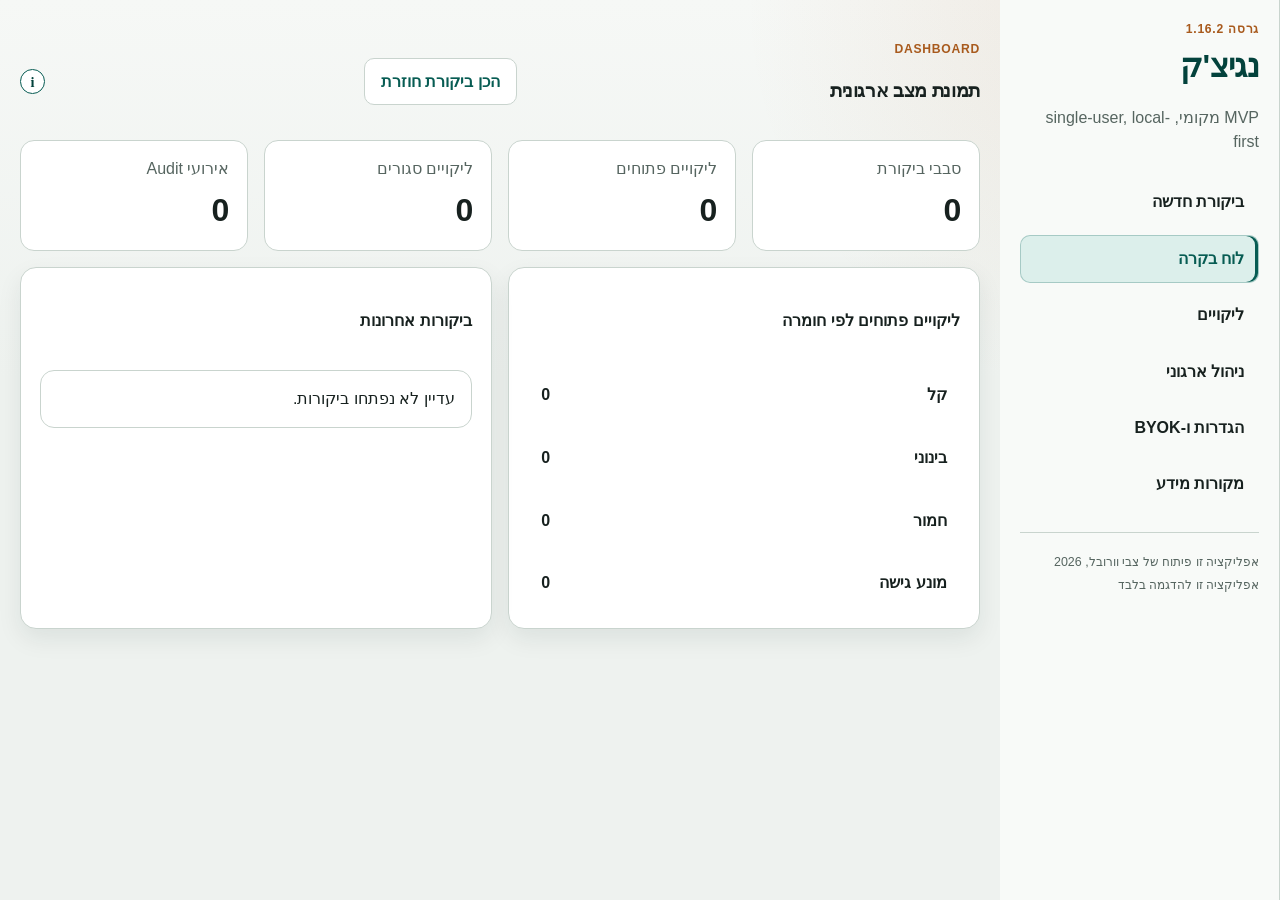
==== commit 427142ee: "Add files via upload" ====
--- a/index.html
+++ b/index.html
@@ -440,10 +440,10 @@
           </details>
           <label class="file-picker">
             <span>ראיה 1: הקשר כללי</span>
-            <input type="file" class="issue-photo" accept="image/*" capture="environment" />
+            <input type="file" class="issue-photo" accept="image/*" />
             <span class="file-picker-button">בחר צילום</span>
             <span class="file-picker-name muted small">לא נבחר צילום</span>
-            <small class="muted">בטלפון, בחירה בשדה פותחת את מצלמת המכשיר. לאחר הבחירה ניתן לנתח מיד עם AI.</small>
+            <small class="muted">בטלפון אפשר לבחור צילום שמור או לצלם צילום חדש. לאחר הבחירה ניתן לנתח מיד עם AI.</small>
           </label>
           <img class="issue-photo-preview hidden" alt="תצוגה מקדימה של ראיה 1" />
           <div class="full ai-actions">
@@ -477,8 +477,8 @@
           <label><span>אחראי לתיקון</span><input class="issue-liable-party" type="text" placeholder="בעלים / שוכר / רשות / קבלן" /></label>
           <label><span>עלות גסה</span><input class="estimated-cost" type="text" placeholder="לא ידוע / טווח משוער" /></label>
           <label><span>נדרש היתר?</span><select class="permit-needed"><option value="unknown">לא ידוע</option><option value="no">לא</option><option value="yes">כן</option></select></label>
-          <label class="file-picker"><span>ראיה 2: האלמנט</span><input type="file" class="evidence-photo" data-evidence-kind="אלמנט" accept="image/*" capture="environment" /><span class="file-picker-button">בחר צילום</span><span class="file-picker-name muted small">לא נבחר צילום</span></label>
-          <label class="file-picker"><span>ראיה 3: פרט / מדידה / סרטון</span><input type="file" class="evidence-photo" data-evidence-kind="פרט או מדידה" accept="image/*,video/*" capture="environment" /><span class="file-picker-button">בחר קובץ</span><span class="file-picker-name muted small">לא נבחר קובץ</span></label>
+          <label class="file-picker"><span>ראיה 2: האלמנט</span><input type="file" class="evidence-photo" data-evidence-kind="אלמנט" accept="image/*" /><span class="file-picker-button">בחר צילום</span><span class="file-picker-name muted small">לא נבחר צילום</span></label>
+          <label class="file-picker"><span>ראיה 3: פרט / מדידה / סרטון</span><input type="file" class="evidence-photo" data-evidence-kind="פרט או מדידה" accept="image/*,video/*" /><span class="file-picker-button">בחר קובץ</span><span class="file-picker-name muted small">לא נבחר קובץ</span></label>
           <div class="full evidence-actions"><button type="button" class="ghost capture-issue-gps">שמור GPS לליקוי</button><span class="evidence-summary muted small"></span></div>
           <div class="full issue-flow-actions">
             <button type="button" class="save-issue-next">שמור ליקוי והמשך לפריט הבא</button>
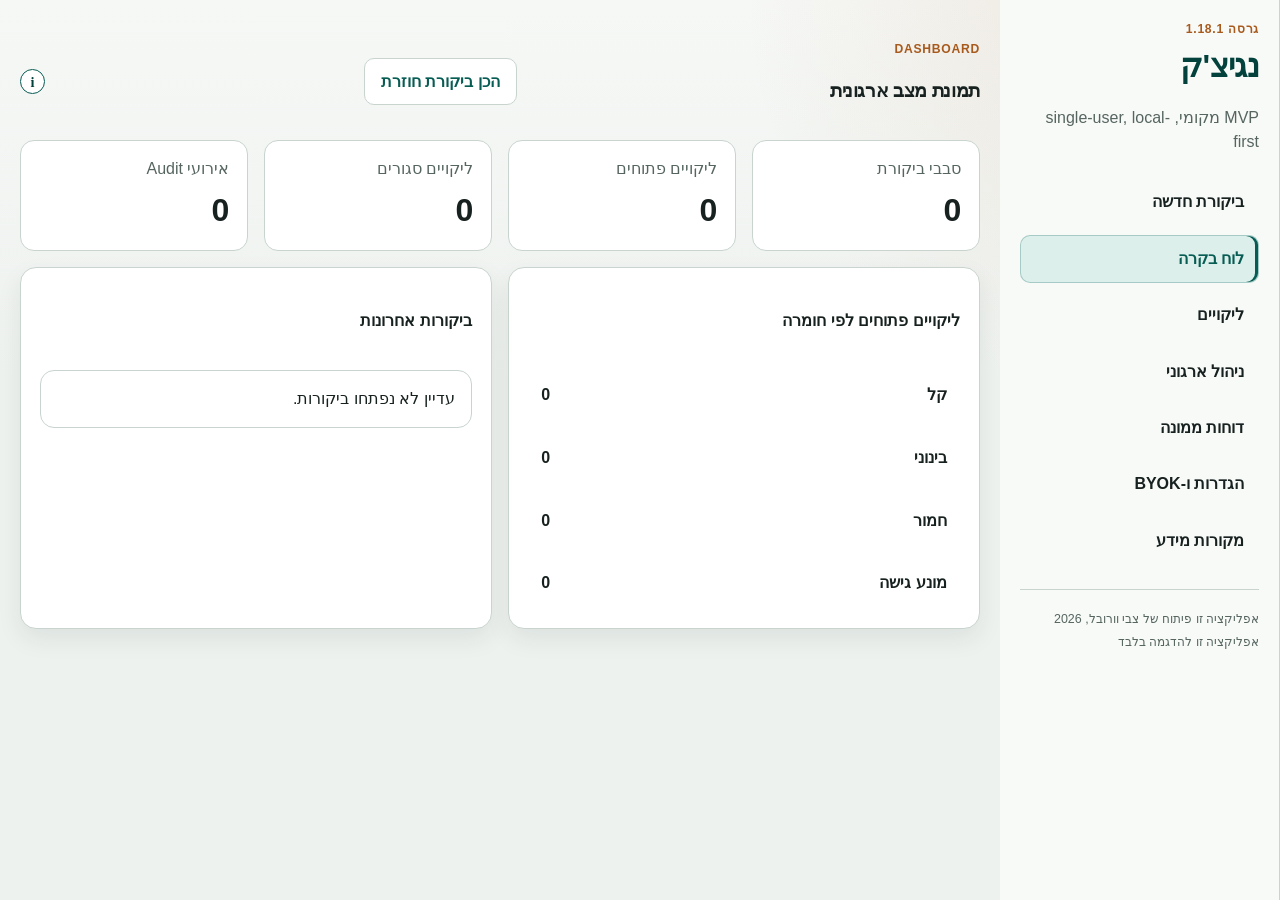
==== commit d95d8ed4: "Add files via upload" ====
--- a/index.html
+++ b/index.html
@@ -25,6 +25,7 @@
           <a class="nav-link is-active" data-view="dashboard" href="#dashboard">לוח בקרה</a>
           <a class="nav-link" data-view="issues" href="#issues">ליקויים</a>
           <a class="nav-link" data-view="management" href="#management">ניהול ארגוני</a>
+          <a class="nav-link" data-view="supervisor-reports" href="#supervisor-reports">דוחות ממונה</a>
           <a class="nav-link" data-view="settings" href="#settings">הגדרות ו-BYOK</a>
           <a class="nav-link" data-view="sources" href="#sources">מקורות מידע</a>
         </nav>
@@ -147,6 +148,14 @@
                       <fieldset class="full compact-fieldset"><legend>מסמכים קיימים</legend><label><input type="checkbox" name="recordFlags" value="published_arrangements" /> הסדרי נגישות מפורסמים</label><label><input type="checkbox" name="recordFlags" value="accessibility_file" /> תיק נגישות</label><label><input type="checkbox" name="recordFlags" value="previous_report" /> דוח קודם</label><label><input type="checkbox" name="recordFlags" value="commission_order" /> צו נציבות</label></fieldset>
                     </section>
                     <label class="full"><span>פטור / דחייה / התאמה חלופית / נטל כבד</span><textarea name="exemptionDetails" rows="2" placeholder="סוג, תוקף, אסמכתה ומיקום המסמך"></textarea></label>
+                    <section class="full inspection-subsection">
+                      <h4>שיוך רשותי (אופציונלי)</h4>
+                      <p class="full muted small">סמן רק כאשר הביקורת שייכת לנכס או לשירות של רשות מקומית. השיוך יאפשר הכללה בדוח רשותי מרוכז במכשיר זה.</p>
+                      <label><span>שיוך לרשות מקומית</span><select name="municipalOwnership"><option value="">לא צוין</option><option value="yes">כן, נכס או שירות רשותי</option></select></label>
+                      <label><span>סוג נכס / שירות רשותי</span><select name="municipalAssetType"><option value="">לא צוין</option><option value="public_building">בניין ציבורי</option><option value="school">בית ספר / גן</option><option value="community">מתנ״ס / ספרייה / תרבות</option><option value="public_space">מרחב ציבורי / רחוב / פארק</option><option value="service">שירות קבלת קהל / מוקד</option><option value="digital">אתר / שירות דיגיטלי</option><option value="other">אחר</option></select></label>
+                      <label><span>מזהה נכס / אתר</span><input type="text" name="municipalAssetId" placeholder="מספר נכס, קוד אתר או מזהה פנימי" /></label>
+                      <label><span>אגף / יחידה אחראית</span><input type="text" name="municipalDepartment" placeholder="למשל: הנדסה, חינוך, שפ״ע או שירות לתושב" /></label>
+                    </section>
                     <label data-help="מסווג את המסמך המצורף כדי שיהיה אפשר להבין אם הוא היתר, פטור, התאמה חלופית או דוח קודם. יש לציין גם אסמכתה ותוקף כאשר קיימים."><span>סוג מסמך מצורף</span><select name="documentType"><option value="permit">היתר / רישוי</option><option value="exemption">פטור / דחייה</option><option value="alternative">התאמה חלופית</option><option value="previous_report">דוח קודם</option><option value="other">אחר</option></select></label>
                     <label><span>מספר מסמך ותוקף</span><input type="text" name="documentReference" placeholder="מספר, תאריך ותוקף" /></label>
                     <label class="full"><span>צירוף מסמכים מקומיים</span><input class="inspection-documents" type="file" multiple accept="image/*,application/pdf,.doc,.docx" /><small class="muted">המסמכים נשמרים במכשיר זה בלבד ונכללים בגיבוי JSON.</small></label>
@@ -341,6 +350,32 @@
               <p class="muted">תיעוד מקומי של פעולות ארגוניות, מופרד מביצוע הביקורת בשטח.</p>
             </div>
           </div>
+          <section class="panel" aria-labelledby="coordinator-role-title">
+            <div class="panel-head">
+              <div>
+                <p class="eyebrow">Accessibility coordinator</p>
+                <h4 id="coordinator-role-title">תפקיד רכז נגישות</h4>
+                <p class="muted small">הגדרת תפקיד ותנאי מינוי בקצרה, לעיון לפני תיעוד הפעולות הארגוניות.</p>
+              </div>
+              <button id="toggle-coordinator-role" type="button" class="ghost" aria-expanded="false" aria-controls="coordinator-role-description">הצג הגדרת תפקיד</button>
+            </div>
+            <div id="coordinator-role-description" class="hidden" aria-live="polite">
+              <div class="note-box">
+                <h5>מטרת התפקיד</h5>
+                <p>רכז הנגישות מוביל, מטמיע ומפקח על היבטי הנגישות בארגון, ומשמש כתובת מקצועית לעובדים ולציבור.</p>
+                <ul>
+                  <li>מסירת מידע נגיש לציבור על הסדרי נגישות, אמצעי עזר והתאמות חלופיות.</li>
+                  <li>קידום יישום חובות הנגישות במבנים, תשתיות, שירות ומידע דיגיטלי.</li>
+                  <li>ייעוץ והדרכה לגורמים בארגון לגבי התאמות לעובדים, לקוחות ומבקרים עם מוגבלות.</li>
+                  <li>ריכוז וטיפול בפניות ובתלונות נגישות והכוונתן לגורם האחראי.</li>
+                </ul>
+                <h5>על מי חלה חובת מינוי?</h5>
+                <p>לפי הסיכום בתקנות נגישות השירות, מי שאחראי לאספקת שירות ציבורי ומעסיק לפחות 25 עובדים, לרבות באמצעות חברת כוח אדם או קבלן, נדרש למנות רכז נגישות מקרב עובדיו. רצוי שהרכז יהיה בעל ידע בנגישות ובעל יכולת להניע יישום בארגון.</p>
+                <p class="muted small">גם כאשר תנאי המינוי אינו מתקיים, חובות הנגישות החלות על השירות או המקום אינן מתבטלות. יש לאמת תחולה, נוסח עדכני וחריגים מול המקור הרשמי או גורם מקצועי מוסמך לפני קבלת החלטה.</p>
+                <p class="small"><a href="https://www.gov.il/he/pages/accessibility_coordinators_explained" target="_blank" rel="noreferrer">מידע רשמי: נציבות שוויון זכויות לאנשים עם מוגבלות - רכזי נגישות</a></p>
+              </div>
+            </div>
+          </section>
           <section class="panel" aria-labelledby="training-title">
             <div class="panel-head"><div><p class="eyebrow">Training</p><h4 id="training-title">תיעוד הדרכת נגישות</h4><p class="muted small">הרשומה נשמרת מקומית ומשויכת לביקורת הפעילה, אם נפתחה.</p></div></div>
             <form id="training-record-form" class="form-grid">
@@ -352,6 +387,60 @@
               <div class="full form-actions"><button type="submit" class="ghost">שמור תיעוד הדרכה</button></div>
             </form>
             <div id="training-records" class="stack-list"></div>
+          </section>
+        </section>
+
+        <section id="supervisor-reports-view" class="view" aria-labelledby="supervisor-reports-title">
+          <div class="section-heading">
+            <div>
+              <p class="eyebrow">Supervisor reports</p>
+              <h3 id="supervisor-reports-title">דוחות ממונה נגישות</h3>
+              <p class="muted">כלים מקומיים לממונה לצורך הנחיית רכז הנגישות, מעקב תיקון ותיעוד כשלים שעלו בסקר.</p>
+            </div>
+          </div>
+          <div class="panel-grid">
+            <section class="panel">
+              <h4>דוח הנחיות לרכז</h4>
+              <p>הדוח מבוסס על הליקויים שתועדו בביקורת הפעילה: עדיפות, פעולה נדרשת, דרישה נורמטיבית, מדידות, אחראי ואימות חוזר.</p>
+              <button id="open-supervisor-report" type="button">פתח דוח הנחיות לביקורת הפעילה</button>
+              <p class="muted small">הדוח אינו מחליף חוות דעת סטטוטורית או אימות תחולה של מורשה נגישות.</p>
+            </section>
+            <section class="panel">
+              <h4>מסגרת עבודה לממונה</h4>
+              <ul class="plain-list">
+                <li>תעד את מקור הבדיקה, תחולת הדין והמידע החסר לפני קביעה מקצועית.</li>
+                <li>הנחה את הרכז לפי ממצא מתועד, יעד מדידה, פעולה, אחראי ומועד.</li>
+                <li>סגור ליקוי רק לאחר ביקורת חוזרת, מדידה ואימות בשטח.</li>
+                <li>בדיקה תקופתית של נגישות השירות נדרשת לפחות אחת לחמש שנים ממועד השלמת ההתאמות, בכפוף לתחולה.</li>
+              </ul>
+            </section>
+          </div>
+          <section class="panel">
+            <div class="panel-head">
+              <div>
+                <p class="eyebrow">Reference templates</p>
+                <h4>תבניות HTML על בסיס המסמכים המצורפים</h4>
+                <p class="muted small">התבניות הן כלי עבודה מקומי ותמציתי. יש לאמת תחולה, נוסח עדכני ומהדורה לפני הסתמכות מקצועית.</p>
+              </div>
+            </div>
+            <div class="toolbar">
+              <a class="button-link" href="./reference-material/form-9-services-reassessment-2024.html" target="_blank" rel="noopener">בדיקה תקופתית של נגישות השירות</a>
+              <a class="button-link ghost-link" href="./reference-material/public-building-survey-template.html" target="_blank" rel="noopener">סקר נגישות בבניין ציבורי קיים</a>
+            </div>
+          </section>
+          <section class="panel" aria-labelledby="municipal-report-title">
+            <div class="panel-head">
+              <div>
+                <p class="eyebrow">Municipal overview</p>
+                <h4 id="municipal-report-title">דוח רשות מקומית מרוכז</h4>
+                <p class="muted small">מציג רק סקרים שסומנו בשיוך רשותי או שנפתחו כ„רשות מקומית / משרד ציבורי”. אין כאן סנכרון בין מכשירים.</p>
+              </div>
+              <div class="toolbar">
+                <button id="render-municipal-report" type="button">הצג דוח רשותי</button>
+                <button id="print-municipal-report" class="ghost" type="button">הדפס / שמור PDF</button>
+              </div>
+            </div>
+            <div id="municipal-report" class="stack-list" aria-live="polite"></div>
           </section>
         </section>
 
--- a/styles.css
+++ b/styles.css
@@ -165,6 +165,25 @@
   color: var(--primary);
   border-color: rgba(7, 92, 83, 0.25);
   box-shadow: inset -3px 0 0 var(--primary);
+}
+
+.button-link {
+  display: inline-flex;
+  align-items: center;
+  justify-content: center;
+  min-height: 42px;
+  padding: 0.65rem 0.9rem;
+  border-radius: 10px;
+  background: var(--primary);
+  color: #fff;
+  font-weight: 700;
+  text-decoration: none;
+}
+
+.button-link.ghost-link {
+  background: transparent;
+  border: 1px solid var(--line);
+  color: var(--primary);
 }
 
 .sync-card,
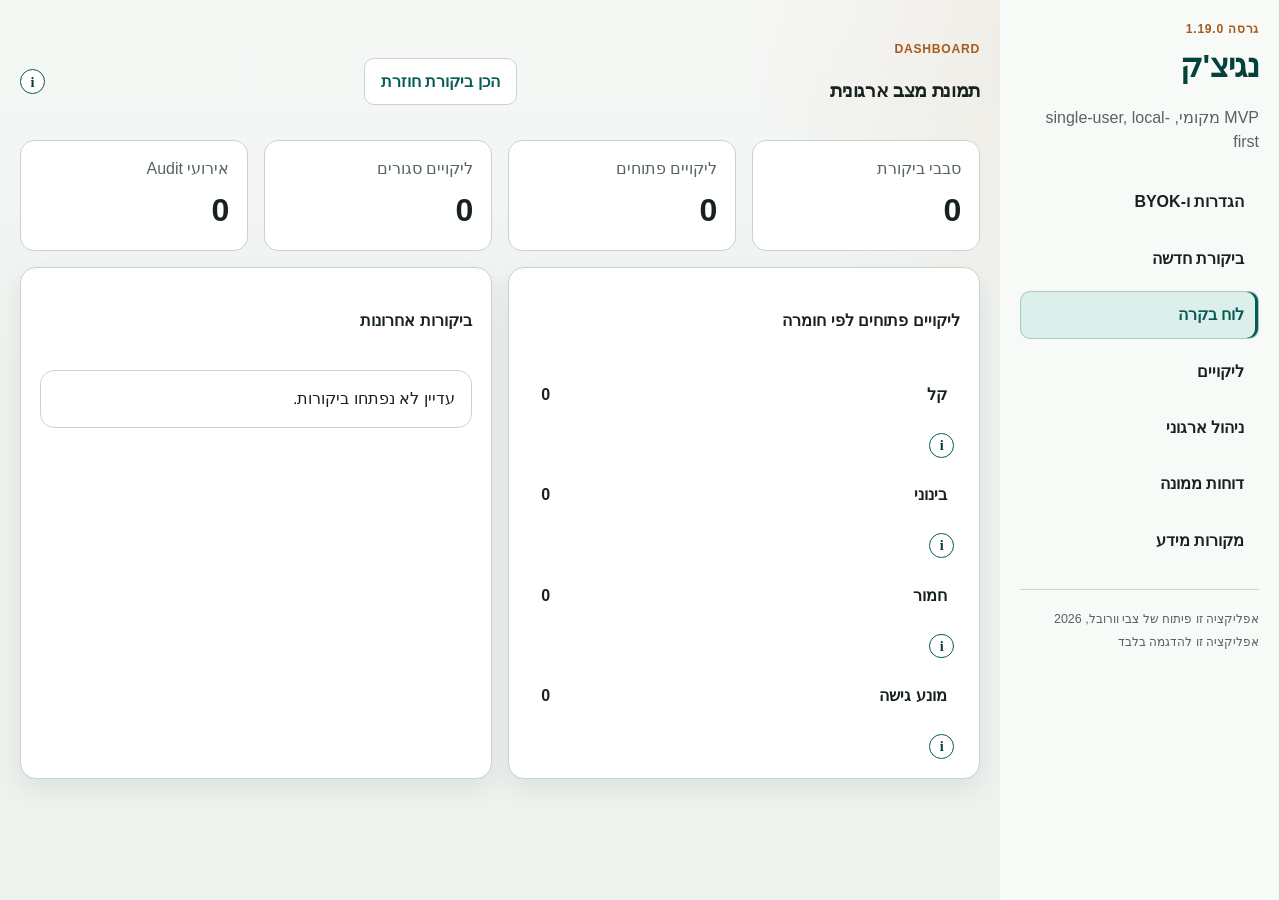
==== commit 347947a8: "Add files via upload" ====
--- a/index.html
+++ b/index.html
@@ -21,12 +21,12 @@
           <p class="muted">MVP מקומי, single-user, local-first</p>
         </div>
         <nav class="nav" aria-label="ניווט ראשי">
+          <a class="nav-link" data-view="settings" href="#settings">הגדרות ו-BYOK</a>
           <a class="nav-link" data-view="inspection" href="#inspection">ביקורת חדשה</a>
           <a class="nav-link is-active" data-view="dashboard" href="#dashboard">לוח בקרה</a>
           <a class="nav-link" data-view="issues" href="#issues">ליקויים</a>
           <a class="nav-link" data-view="management" href="#management">ניהול ארגוני</a>
           <a class="nav-link" data-view="supervisor-reports" href="#supervisor-reports">דוחות ממונה</a>
-          <a class="nav-link" data-view="settings" href="#settings">הגדרות ו-BYOK</a>
           <a class="nav-link" data-view="sources" href="#sources">מקורות מידע</a>
         </nav>
         <footer class="sidebar-footer">
@@ -71,11 +71,11 @@
 
           <div class="panel">
             <form id="inspection-form" class="form-grid">
-              <label>
+              <label data-help="בחירת האשכול קובעת את משפחת הצ׳קליסטים: סביבה בנויה, שירות, דיגיטל או נגישות ייעודית. בחר לפי נושא הסקר בפועל.">
                 <span>אשכול</span>
                 <select name="cluster" required></select>
               </label>
-              <label>
+              <label data-help="בחר את סוג האתר או השירות המדויק ביותר. הבחירה קובעת אילו פריטי בדיקה רלוונטיים יוצגו בהמשך.">
                 <span>סוג אתר/שירות</span>
                 <select name="siteType" required></select>
               </label>
@@ -91,7 +91,7 @@
                 <label><span>כתובת</span><input type="text" name="address" placeholder="רחוב, עיר" required /></label>
                 <label><span>מבצע הסקר</span><input type="text" name="inspector" placeholder="שם מלא" required /></label>
                 <label data-help="הבחירה מתעדת את אופי הסקר. היא אינה משנה את חובות הנגישות ואינה הופכת את הדוח לאישור סטטוטורי."><span>סוג הבדיקה</span><select name="surveyType"><option value="self">בדיקה עצמית של החייב</option><option value="internal">סקר ממונה פנימי</option><option value="external">חוות דעת חיצונית</option><option value="resident_report">דיווח תושב / פנייה מהציבור</option></select></label>
-                <label><span>מיקום GPS</span><div class="field-with-action"><input type="text" name="gps" placeholder="31.778, 35.235" /><button id="capture-gps" class="ghost" type="button">קבל מיקום נוכחי</button></div></label>
+                <label><span>מיקום GPS</span><div class="field-with-action"><input type="text" name="gps" placeholder="31.778, 35.235" /><button id="capture-gps" class="ghost" type="button" data-help="מבקש הרשאת מיקום מהמכשיר וממלא את השדה. המיקום נשמר רק כאשר יוצרים את הביקורת, ואפשר להשאיר את השדה ריק.">קבל מיקום נוכחי</button></div></label>
                 <label class="full"><span>הערות פתיחה</span><textarea name="notes" rows="3" placeholder="הקשר כללי לביקורת"></textarea></label>
 
                 <section class="full inspection-subsection" data-survey-types="resident_report">
@@ -162,7 +162,7 @@
                     <label class="full" data-help="תעד במפורש אזורים, רכיבים או מסמכים שלא נבדקו ולמה. מידע זה יוצג בדוח כדי למנוע מצג של כיסוי מלא."><span>היקף הבדיקה ומגבלות</span><textarea name="scopeLimitations" rows="2" placeholder="מה נבדק ומה לא נבדק, למשל: לא הייתה גישה לגג או לחדר מכונות"></textarea></label>
                   </div>
                 </details>
-                <div class="full form-actions"><button type="submit">צור ביקורת</button></div>
+                <div class="full form-actions"><button type="submit" data-help="יוצר סבב ביקורת מקומי עם הצ׳קליסט שנבחר. לאחר היצירה עוברים למסך הפריטים; הנתונים נשמרים במכשיר זה בלבד.">צור ביקורת</button></div>
               </div>
             </form>
           </div>
@@ -175,8 +175,8 @@
                   <p id="active-inspection-meta" class="muted small"></p>
                 </div>
                 <div class="toolbar">
-                  <button id="prepare-report" class="ghost">הכן דוח תיקונים</button>
-                  <button id="save-draft" class="ghost">שמור טיוטה</button>
+                  <button id="prepare-report" class="ghost" data-help="מכין דוח תיקונים מהליקויים שתועדו בביקורת הפעילה. הדוח הוא כלי עבודה ומחייב אימות תחולה מקצועי.">הכן דוח תיקונים</button>
+                  <button id="save-draft" class="ghost" data-help="שומר את מצב הביקורת המקומי כפי שהוא, בלי לסיים את הסקר או לסגור ליקויים.">שמור טיוטה</button>
                   <button id="complete-inspection" data-help="פותח מסך סיום לתיעוד ההיקף הסופי, מה שלא נבדק ואישור ההפצה. ליקויים פתוחים נשארים לניהול גם לאחר סיום הסקר.">סיום סקר</button>
                 </div>
               </div>
@@ -185,7 +185,7 @@
                   <strong id="checklist-progress">התקדמות בדיקה</strong>
                   <span id="checklist-progress-detail" class="muted small"></span>
                 </div>
-                <button id="toggle-issues-only" class="ghost" type="button">הצג ליקויים בלבד</button>
+              <button id="toggle-issues-only" class="ghost" type="button" data-help="מסנן זמנית את הצ׳קליסט להצגת פריטים שסומנו כליקוי בלבד. הוא אינו משנה את נתוני הביקורת.">הצג ליקויים בלבד</button>
               </div>
               <div id="checklist-container" class="checklist"></div>
             </section>
@@ -195,7 +195,7 @@
                 <label class="full"><span>מה נבדק ומה לא נבדק</span><textarea name="coverageStatement" rows="3" required placeholder="ציין היקף סופי, אזורים שלא נבדקו וסיבת אי-הבדיקה"></textarea></label>
                 <label class="full"><span>סיכום מקצועי להפצה</span><textarea name="distributionNote" rows="3" required placeholder="למשל: הסקר מוכן להפצה פנימית, בכפוף לאימות תחולה מקצועי"></textarea></label>
                 <label class="full checkbox-line"><input name="distributionApproved" type="checkbox" required /> אני מאשר/ת שהיקף הבדיקה, המגבלות והסטטוס המקצועי נבדקו לפני הפצה.</label>
-                <div class="full form-actions"><button type="submit">אשר סיום סקר</button></div>
+                <div class="full form-actions"><button type="submit" data-help="מסיים את הסקר לאחר השלמת היקף, מגבלות ואישור ההפצה. ליקויים פתוחים ממשיכים להיות מנוהלים במסך הליקויים.">אשר סיום סקר</button></div>
               </form>
             </section>
             <section id="correction-report" class="panel hidden" aria-live="polite">
@@ -205,8 +205,8 @@
                   <p id="correction-report-date" class="muted small"></p>
                   <p class="muted small">סדר פעולות מוצע. המקורות דורשים אימות תחולה מקצועי לפני ביצוע.</p>
                 </div>
-                <button id="save-correction-report">שמור דוח תיקונים</button>
-                <button id="print-correction-report" class="ghost">הדפס / שמור PDF</button>
+                <button id="save-correction-report" data-help="שומר עותק מקומי של דוח התיקונים לביקורת הפעילה.">שמור דוח תיקונים</button>
+                <button id="print-correction-report" class="ghost" data-help="פותח תצוגת הדפסה של דוח התיקונים. מהדפדפן אפשר לבחור שמירה כ-PDF.">הדפס / שמור PDF</button>
               </div>
               <div id="correction-report-content" class="stack-list"></div>
             </section>
@@ -228,11 +228,11 @@
                 <option value="pending_verification">ממתין לאימות</option>
                 <option value="closed">סגור</option>
               </select>
-              <button id="export-json" class="ghost">ייצוא JSON</button>
+              <button id="export-json" class="ghost" data-help="יוצר גיבוי מלא של הנתונים המקומיים, כולל תמונות ומסמכים. הקובץ עשוי להיות גדול.">ייצוא JSON</button>
               <button id="export-json-light" class="ghost" data-help="יוצר גיבוי של הנתונים והטקסטים ללא תמונות, סרטונים או מסמכים. מתאים להעברה קלה בין מכשירים.">גיבוי ללא תמונות</button>
               <button id="import-json" class="ghost" data-help="בייבוא תוצג בחירה: מיזוג בטוח שמוסיף רשומות חדשות, או החלפה מלאה של הנתונים המקומיים. צור גיבוי לפני החלפה.">ייבוא גיבוי</button>
               <input id="import-json-file" class="hidden" type="file" accept="application/json,.json" />
-              <button id="export-csv" class="ghost">ייצוא CSV</button>
+              <button id="export-csv" class="ghost" data-help="מייצא טבלת ליקויים לאקסל או לכלי גיליון. קובצי מדיה אינם נכללים ב-CSV.">ייצוא CSV</button>
               <button id="open-comparison" class="ghost hidden" type="button" data-help="הפעולה זמינה רק כאשר יש ביקורת קודמת לאותה כתובת וליקוי שממתין לאימות לאחר תיקון. היא מציגה השוואה ואינה סוגרת ליקוי.">ביקורת חוזרת והשוואה</button>
             </div>
           </div>
@@ -241,11 +241,11 @@
               <span>חיפוש ליקוי</span>
               <input id="issue-search" type="search" placeholder="אתר, כתובת, אלמנט או מזהה" />
             </label>
-            <label>
+            <label data-help="מסנן לפי הגורם שהוגדר כאחראי לתיקון. הסינון אינו משנה אחריות או סטטוס.">
               <span>אחראי לתיקון</span>
               <select id="responsible-filter"><option value="all">כל האחראים</option></select>
             </label>
-            <label>
+            <label data-help="מסנן ליקויים לפי מועד הטיפול. בחירה באיחור מציגה רק ליקויים שמועד היעד שלהם חלף.">
               <span>מועד טיפול</span>
               <select id="due-filter">
                 <option value="all">כל המועדים</option>
@@ -259,7 +259,7 @@
                 <option value="required">נדרש אימות בשטח</option>
               </select>
             </label>
-            <button id="clear-issue-filters" class="ghost" type="button">נקה סינון</button>
+            <button id="clear-issue-filters" class="ghost" type="button" data-help="מחזיר את כל מסנני הליקויים למצבם הראשוני, בלי לשנות נתונים.">נקה סינון</button>
           </div>
           <p id="issue-filter-summary" class="muted small" aria-live="polite"></p>
           <section id="previous-inspection-comparison" class="panel hidden" aria-labelledby="comparison-title">
@@ -276,12 +276,12 @@
               <h2>תיעוד, מעקב וייצוא ליקויי נגישות</h2>
             </div>
             <div class="hero-actions">
-              <button id="install-app" class="ghost hidden">התקן בטלפון</button>
-              <button id="seed-demo">טען נתוני הדגמה</button>
-              <button id="accessibility-toggle" class="accessibility-toggle ghost" type="button" aria-expanded="false" aria-controls="accessibility-panel">
+              <button id="install-app" class="ghost hidden" data-help="כאשר הדפדפן תומך בכך, פותח את פעולת התקנת ה-PWA במכשיר. הנתונים נשארים מקומיים בדפדפן המותקן.">התקן בטלפון</button>
+              <button id="seed-demo" data-help="טוען שלוש ביקורות הדגמה ומחליף את הנתונים המקומיים הקיימים. צור גיבוי לפני הפעלה אם יש נתונים שברצונך לשמור.">טען נתוני הדגמה</button>
+              <button id="accessibility-toggle" class="accessibility-toggle ghost" type="button" aria-expanded="false" aria-controls="accessibility-panel" data-help="פותח התאמות תצוגה מקומיות: גודל טקסט, ניגודיות והדגשת קישורים.">
                 התאמות נגישות
               </button>
-              <button id="clear-data" class="ghost">אפס נתונים</button>
+              <button id="clear-data" class="ghost" data-help="מוחק את כל הביקורות, הליקויים והגיבויים המקומיים במכשיר זה. יש לייצא גיבוי לפני הפעולה.">אפס נתונים</button>
             </div>
           </header>
           <div class="section-heading">
@@ -293,29 +293,29 @@
           <div class="panel-grid">
             <section class="panel">
               <form id="settings-form" class="form-grid">
-                <label class="full">
+                <label class="full" data-help="המפתח נשמר בזיכרון הסשן בלבד ואינו נכלל בגיבוי. הוא דרוש רק כאשר בוחרים לנתח צילום עם AI.">
                   <span>OpenAI API Key</span>
                   <input type="password" name="apiKey" placeholder="sk-..." autocomplete="off" />
                   <small class="muted">נשמר רק עד לסגירת לשונית הדפדפן. נדרש רק לניתוח צילום יזום.</small>
                 </label>
-                <label>
+                <label data-help="שם המודל שישמש לניתוח צילום יזום. יש להזין מודל זמין לחשבון ה-OpenAI שלך.">
                   <span>מודל Vision</span>
                   <input type="text" name="visionModel" value="gpt-4.1-mini" />
                 </label>
-                <label>
+                <label data-help="שם מודל העזר לניתוחים טקסטואליים עתידיים. אין להשתמש בו ללא מפתח API פעיל בסשן.">
                   <span>מודל Reasoning</span>
                   <input type="text" name="reasoningModel" value="o4-mini" />
                 </label>
-                <label>
+                <label data-help="ערך בין 0 ל-1 המוצג לצד הצעות AI. גם ודאות גבוהה אינה מחליפה בדיקה ואישור אנושיים.">
                   <span>סף ודאות</span>
                   <input type="number" name="confidenceThreshold" min="0" max="1" step="0.05" value="0.8" />
                 </label>
-                <label class="full">
+                <label class="full" data-help="תיעוד מקומי של מדיניות הפרטיות והעבודה עם AI. אינו נשלח לשום שירות.">
                   <span>מדיניות פרטיות מקומית</span>
                   <textarea name="privacyNotes" rows="4">המפתח נשמר לזמן הסשן בלבד. צילום נשלח ל-OpenAI רק לאחר לחיצה מפורשת על "נתח צילום עם AI".</textarea>
                 </label>
                 <div class="full form-actions">
-                  <button type="submit">שמור הגדרות</button>
+                  <button type="submit" data-help="שומר את בחירות ה-AI והפרטיות מקומית, ואת המפתח לזמן הסשן בלבד. לאחר השמירה עוברים לביקורת חדשה.">שמור הגדרות</button>
                 </div>
               </form>
             </section>
@@ -376,6 +376,32 @@
               </div>
             </div>
           </section>
+          <section class="panel" aria-labelledby="licensed-role-title">
+            <div class="panel-head">
+              <div>
+                <p class="eyebrow">Licensed accessibility professional</p>
+                <h4 id="licensed-role-title">תפקיד מורשה נגישות</h4>
+                <p class="muted small">הבחנה בין מורשה נגישות מתו״ס לבין מורשה נגישות השירות, לעיון לפני הסתמכות מקצועית.</p>
+              </div>
+              <button id="toggle-licensed-role" type="button" class="ghost" aria-expanded="false" aria-controls="licensed-role-description" data-help="פותח הסבר על תחומי העיסוק של מורשה נגישות ועל מתי נדרשת חוות דעת בתחומו.">הצג הגדרת תפקיד</button>
+            </div>
+            <div id="licensed-role-description" class="hidden" aria-live="polite">
+              <div class="note-box">
+                <h5>מטרת התפקיד</h5>
+                <p>מורשה נגישות הוא איש מקצוע מוסמך בתחום התמחותו, המסייע באפיון, תכנון, בקרה ופיקוח על יישום התאמות נגישות לפי הדין. תפקידו אינו מחליף את רכז הנגישות או את אחריות נותן השירות והמארגן.</p>
+                <h5>שני תחומי התמחות</h5>
+                <ul>
+                  <li><strong>מורשה נגישות מתו״ס</strong> - מייעץ לגבי מבנים, תשתיות וסביבה: דרכי גישה, מפלסים, חניה, רמפות, מדרכות, שטחים ציבוריים ורכיבים בנויים.</li>
+                  <li><strong>מורשה נגישות השירות</strong> - מסייע באפיון, תכנון, בקרה ופיקוח על התאמות השירות: מידע, תקשורת, נהלים, אמצעי עזר, שירות עצמי והתאמות לפי צורך.</li>
+                </ul>
+                <h5>מתי מערבים מורשה?</h5>
+                <p>יש לערב מורשה נגישות כאשר הדין, מסלול הרישוי או סוג העבודה מחייבים חוות דעת או היוועצות בתחומו. לדוגמה, בתהליכים מסוימים של בנייה חדשה, היתר, תעודת גמר ותכניות הנגשה נדרשים מורשה מתו״ס ולעיתים היוועצות במורשה השירות. יש לבדוק כל מקרה לפי התחולה והנוסח המעודכן.</p>
+                <p>באירוע או כנס הפתוח לציבור, האחריות להנגשה נשארת אצל המארגן או נותן השירות. מורשה נגישות יכול לסייע בבדיקת מקום האירוע, פרסום הסדרי הנגישות, הרשמה, שילוט, ישיבה והתאמות תקשורת ושמיעה, לפי סוג האירוע והדין החל.</p>
+                <p class="muted small">המידע הוא תמצית עבודה בלבד. לפני חוות דעת, תכנון, רישוי או קביעה מקצועית יש לאמת תחולה, הסמכה נדרשת והוראות הדין מול המקור הרשמי.</p>
+                <p class="small"><a href="https://www.gov.il/he/pages/licensed_service_accessibility_professionals?chapterIndex=3" target="_blank" rel="noreferrer">מידע רשמי: מורשה נגישות השירות</a> · <a href="https://www.gov.il/he/service/licensed-registration-of-accessibility-matos-a" target="_blank" rel="noreferrer">מידע רשמי: רישום מורשי נגישות מתו״ס</a></p>
+              </div>
+            </div>
+          </section>
           <section class="panel" aria-labelledby="training-title">
             <div class="panel-head"><div><p class="eyebrow">Training</p><h4 id="training-title">תיעוד הדרכת נגישות</h4><p class="muted small">הרשומה נשמרת מקומית ומשויכת לביקורת הפעילה, אם נפתחה.</p></div></div>
             <form id="training-record-form" class="form-grid">
@@ -384,7 +410,7 @@
               <label><span>מנחה / אחראי</span><input name="trainingOwner" type="text" /></label>
               <label class="full"><span>משתתפים ותוכן ההדרכה</span><textarea name="trainingDetails" rows="2" placeholder="מספר משתתפים, נושאים והחלטות"></textarea></label>
               <label class="full"><span>ראיה מצורפת (אופציונלי)</span><input name="trainingEvidence" type="file" accept="image/*,application/pdf" /></label>
-              <div class="full form-actions"><button type="submit" class="ghost">שמור תיעוד הדרכה</button></div>
+              <div class="full form-actions"><button type="submit" class="ghost" data-help="שומר את תיעוד ההדרכה המקומי ומשייך אותו לביקורת הפעילה. אם אין ביקורת פתוחה, לא תישמר רשומה.">שמור תיעוד הדרכה</button></div>
             </form>
             <div id="training-records" class="stack-list"></div>
           </section>
@@ -402,7 +428,7 @@
             <section class="panel">
               <h4>דוח הנחיות לרכז</h4>
               <p>הדוח מבוסס על הליקויים שתועדו בביקורת הפעילה: עדיפות, פעולה נדרשת, דרישה נורמטיבית, מדידות, אחראי ואימות חוזר.</p>
-              <button id="open-supervisor-report" type="button">פתח דוח הנחיות לביקורת הפעילה</button>
+              <button id="open-supervisor-report" type="button" data-help="מכין דוח הנחיות לרכז מתוך הליקויים בביקורת הפעילה ומעביר למסך דוח התיקונים.">פתח דוח הנחיות לביקורת הפעילה</button>
               <p class="muted small">הדוח אינו מחליף חוות דעת סטטוטורית או אימות תחולה של מורשה נגישות.</p>
             </section>
             <section class="panel">
@@ -436,8 +462,8 @@
                 <p class="muted small">מציג רק סקרים שסומנו בשיוך רשותי או שנפתחו כ„רשות מקומית / משרד ציבורי”. אין כאן סנכרון בין מכשירים.</p>
               </div>
               <div class="toolbar">
-                <button id="render-municipal-report" type="button">הצג דוח רשותי</button>
-                <button id="print-municipal-report" class="ghost" type="button">הדפס / שמור PDF</button>
+                <button id="render-municipal-report" type="button" data-help="מציג סיכום מקומי של ביקורות שסומנו כרשותיות, כולל ליקויים פתוחים לפי חומרה.">הצג דוח רשותי</button>
+                <button id="print-municipal-report" class="ghost" type="button" data-help="פותח תצוגת הדפסה של הדוח הרשותי. מהדפדפן אפשר לבחור שמירה כ-PDF.">הדפס / שמור PDF</button>
               </div>
             </div>
             <div id="municipal-report" class="stack-list" aria-live="polite"></div>
@@ -515,7 +541,7 @@
           </div>
           <span class="badge">טרם נבדק</span>
         </div>
-        <div class="status-row">
+        <div class="status-row" data-help="בחר תקין רק לאחר בדיקה; ליקוי פותח טופס תיעוד וראיות; לא רלוונטי מתעד שהפריט אינו חל על האתר או השירות שנבדק.">
           <label><input type="radio" value="pass" /> תקין</label>
           <label><input type="radio" value="fail" /> ליקוי</label>
           <label><input type="radio" value="na" /> לא רלוונטי</label>
@@ -527,7 +553,7 @@
             <p class="regulatory-need"></p>
             <p class="muted small">יש לאמת תחולה, חריגים ומהדורת מקור עם גורם מקצועי מוסמך.</p>
           </details>
-          <label class="file-picker">
+          <label class="file-picker" data-help="ראיה 1 היא התצלום הראשי לניתוח AI. במכשיר נייד אפשר לבחור צילום שמור או לצלם חדש לפי אפשרויות מערכת ההפעלה.">
             <span>ראיה 1: הקשר כללי</span>
             <input type="file" class="issue-photo" accept="image/*" />
             <span class="file-picker-button">בחר צילום</span>
@@ -540,7 +566,7 @@
             <p class="ai-result muted small" aria-live="polite"></p>
             <div class="ai-review-controls hidden" aria-live="polite"></div>
           </div>
-          <label>
+          <label data-help="חומרה משקפת את דחיפות הטיפול והשפעת הליקוי. היא מסייעת בתיעדוף בדוח ואינה קביעה סטטוטורית.">
             <span>חומרה</span>
             <select class="severity-select">
               <option value="low">קל</option>
@@ -556,21 +582,21 @@
           <label><span>מזהה אלמנט קבוע</span><input class="element-id" type="text" placeholder="למשל: כניסה ראשית / WC קומה 2" /></label>
           <label><span>ערך מדוד</span><input class="measured-value" type="text" placeholder="למשל: 76" /></label>
           <label><span>יחידת מדידה</span><input class="measurement-unit" type="text" placeholder="ס״מ, %, ניוטון, לוקס" /></label>
-          <label><span>כלי מדידה</span><select class="measurement-tool"><option value="">לא נמדד</option><option>סרט מדידה</option><option>מד-שיפוע</option><option>מד-כוח דלת</option><option>לוקסמטר</option><option>כלי אוטומטי</option><option>אחר</option></select></label>
+          <label data-help="בחר את הכלי ששימש למדידה כדי שהדוח יאפשר אימות חוזר בשטח."><span>כלי מדידה</span><select class="measurement-tool"><option value="">לא נמדד</option><option>סרט מדידה</option><option>מד-שיפוע</option><option>מד-כוח דלת</option><option>לוקסמטר</option><option>כלי אוטומטי</option><option>אחר</option></select></label>
           <label><span>נקודת המדידה</span><input class="measurement-point" type="text" placeholder="מפלס, ציר, חדר או אלמנט" /></label>
-          <label><span>הדרישה חלה?</span><select class="applicability-decision"><option value="applies">חלה לפי הנתונים הקיימים</option><option value="recommendation">המלצה / תקן מיטבי</option><option value="unknown">לא ניתן לקבוע – חסר מידע</option></select></label>
+          <label data-help="קבע אם הדרישה חלה לפי הנתונים הידועים, אם מדובר בהמלצה, או שחסר מידע. במקרה של ספק אל תקבע תחולה ללא אימות מקצועי."><span>הדרישה חלה?</span><select class="applicability-decision"><option value="applies">חלה לפי הנתונים הקיימים</option><option value="recommendation">המלצה / תקן מיטבי</option><option value="unknown">לא ניתן לקבוע – חסר מידע</option></select></label>
           <label><span>המלצה לפעולה</span><textarea class="issue-recommendation" rows="2" placeholder="מה הפעולה הקונקרטית הנדרשת?"></textarea></label>
           <label><span>מידע חסר / נדרש מומחה</span><textarea class="issue-unknown" rows="2" placeholder="היתר, תקן, מדידה או מהנדס נדרש"></textarea></label>
-          <fieldset class="full compact-fieldset"><legend>השפעה ואופן תיקון</legend><label><input class="affected-group" type="checkbox" value="ניידות" /> ניידות</label><label><input class="affected-group" type="checkbox" value="ראייה" /> ראייה</label><label><input class="affected-group" type="checkbox" value="שמיעה" /> שמיעה</label><label><input class="affected-group" type="checkbox" value="קוגניטיבי / תקשורת" /> קוגניטיבי / תקשורת</label><label><input class="issue-temporary" type="checkbox" /> ליקוי זמני</label><label><input class="alternative-available" type="checkbox" /> קיימת התאמה חלופית כעת</label><label><input class="life-safety" type="checkbox" /> קשור לחיי אדם / פינוי / אש</label></fieldset>
-          <label><span>סוג פעולה</span><select class="remediation-type"><option value="engineering">תיקון הנדסי</option><option value="procedure">שינוי נוהל / שירות</option><option value="maintenance">אחזקה</option></select></label>
+          <fieldset class="full compact-fieldset" data-help="סמן את קבוצות המשתמשים שהליקוי עשוי להשפיע עליהן ואת נסיבותיו. המידע משמש לתיעדוף ולהמלצת התיקון בדוח."><legend>השפעה ואופן תיקון</legend><label><input class="affected-group" type="checkbox" value="ניידות" /> ניידות</label><label><input class="affected-group" type="checkbox" value="ראייה" /> ראייה</label><label><input class="affected-group" type="checkbox" value="שמיעה" /> שמיעה</label><label><input class="affected-group" type="checkbox" value="קוגניטיבי / תקשורת" /> קוגניטיבי / תקשורת</label><label><input class="issue-temporary" type="checkbox" /> ליקוי זמני</label><label><input class="alternative-available" type="checkbox" /> קיימת התאמה חלופית כעת</label><label><input class="life-safety" type="checkbox" /> קשור לחיי אדם / פינוי / אש</label></fieldset>
+          <label data-help="מסווג את אופי הפעולה הדרושה לצורך תיעדוף והקצאת אחריות. בחירה זו אינה מחליפה תכנון או אישור מקצועי."><span>סוג פעולה</span><select class="remediation-type"><option value="engineering">תיקון הנדסי</option><option value="procedure">שינוי נוהל / שירות</option><option value="maintenance">אחזקה</option></select></label>
           <label><span>אחראי לתיקון</span><input class="issue-liable-party" type="text" placeholder="בעלים / שוכר / רשות / קבלן" /></label>
           <label><span>עלות גסה</span><input class="estimated-cost" type="text" placeholder="לא ידוע / טווח משוער" /></label>
-          <label><span>נדרש היתר?</span><select class="permit-needed"><option value="unknown">לא ידוע</option><option value="no">לא</option><option value="yes">כן</option></select></label>
-          <label class="file-picker"><span>ראיה 2: האלמנט</span><input type="file" class="evidence-photo" data-evidence-kind="אלמנט" accept="image/*" /><span class="file-picker-button">בחר צילום</span><span class="file-picker-name muted small">לא נבחר צילום</span></label>
-          <label class="file-picker"><span>ראיה 3: פרט / מדידה / סרטון</span><input type="file" class="evidence-photo" data-evidence-kind="פרט או מדידה" accept="image/*,video/*" /><span class="file-picker-button">בחר קובץ</span><span class="file-picker-name muted small">לא נבחר קובץ</span></label>
-          <div class="full evidence-actions"><button type="button" class="ghost capture-issue-gps">שמור GPS לליקוי</button><span class="evidence-summary muted small"></span></div>
+          <label data-help="תעד אם ידוע שנדרש היתר. אם אין ודאות, בחר לא ידוע והפנה לבדיקה מול הגורם המורשה או הרשות המתאימה."><span>נדרש היתר?</span><select class="permit-needed"><option value="unknown">לא ידוע</option><option value="no">לא</option><option value="yes">כן</option></select></label>
+          <label class="file-picker" data-help="ראיה 2 מתעדת את האלמנט הספציפי הקשור לליקוי. אפשר לבחור צילום שמור או לצלם חדש."><span>ראיה 2: האלמנט</span><input type="file" class="evidence-photo" data-evidence-kind="אלמנט" accept="image/*" /><span class="file-picker-button">בחר צילום</span><span class="file-picker-name muted small">לא נבחר צילום</span></label>
+          <label class="file-picker" data-help="ראיה 3 מיועדת לפרט, מדידה או סרטון התומכים בממצא. היא נשמרת רק במכשיר זה."><span>ראיה 3: פרט / מדידה / סרטון</span><input type="file" class="evidence-photo" data-evidence-kind="פרט או מדידה" accept="image/*,video/*" /><span class="file-picker-button">בחר קובץ</span><span class="file-picker-name muted small">לא נבחר קובץ</span></label>
+          <div class="full evidence-actions"><button type="button" class="ghost capture-issue-gps" data-help="מבקש הרשאת מיקום ושומר את מיקום הליקוי המקומי. אפשר להמשיך גם ללא GPS.">שמור GPS לליקוי</button><span class="evidence-summary muted small"></span></div>
           <div class="full issue-flow-actions">
-            <button type="button" class="save-issue-next">שמור ליקוי והמשך לפריט הבא</button>
+            <button type="button" class="save-issue-next" data-help="שומר את פרטי הליקוי במכשיר ועובר לפריט הבא בצ׳קליסט. הפעולה אינה סוגרת את הליקוי.">שמור ליקוי והמשך לפריט הבא</button>
             <p class="muted small">הפרטים נשמרים גם תוך כדי מילוי. פעולה זו מאשרת את השמירה ומעבירה לפריט הבא בסבב.</p>
           </div>
         </div>
--- a/styles.css
+++ b/styles.css
@@ -213,6 +213,7 @@
 }
 
 .main-content {
+  min-width: 0;
   padding: 1.25rem;
 }
 
@@ -784,6 +785,7 @@
 }
 
 .source-table-wrap {
+  max-width: 100%;
   overflow-x: auto;
 }
 
@@ -963,7 +965,7 @@
 
 @media (max-width: 900px) {
   .app-shell {
-    grid-template-columns: 1fr;
+    grid-template-columns: minmax(0, 1fr);
   }
 
   .hero,
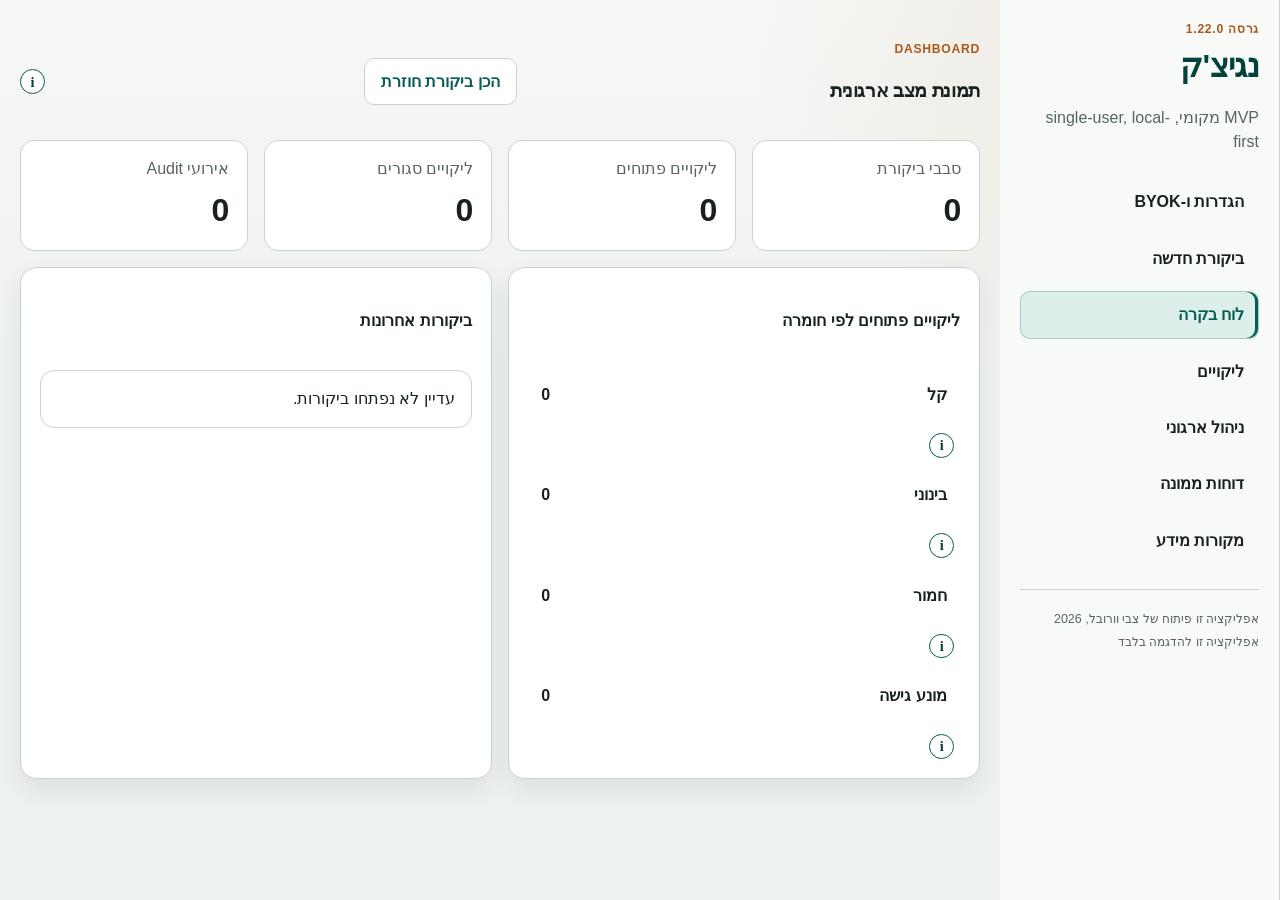
==== commit aa49c67f: "Add files via upload" ====
--- a/index.html
+++ b/index.html
@@ -277,11 +277,11 @@
             </div>
             <div class="hero-actions">
               <button id="install-app" class="ghost hidden" data-help="כאשר הדפדפן תומך בכך, פותח את פעולת התקנת ה-PWA במכשיר. הנתונים נשארים מקומיים בדפדפן המותקן.">התקן בטלפון</button>
-              <button id="seed-demo" data-help="טוען שלוש ביקורות הדגמה ומחליף את הנתונים המקומיים הקיימים. צור גיבוי לפני הפעלה אם יש נתונים שברצונך לשמור.">טען נתוני הדגמה</button>
               <button id="accessibility-toggle" class="accessibility-toggle ghost" type="button" aria-expanded="false" aria-controls="accessibility-panel" data-help="פותח התאמות תצוגה מקומיות: גודל טקסט, ניגודיות והדגשת קישורים.">
                 התאמות נגישות
               </button>
-              <button id="clear-data" class="ghost" data-help="מוחק את כל הביקורות, הליקויים והגיבויים המקומיים במכשיר זה. יש לייצא גיבוי לפני הפעולה.">אפס נתונים</button>
+              <button id="seed-demo" class="ghost field-tool-button" data-help="טוען שלוש ביקורות הדגמה ומחליף את הנתונים המקומיים הקיימים. צור גיבוי לפני הפעלה אם יש נתונים שברצונך לשמור.">טען נתוני הדגמה</button>
+              <button id="clear-data" class="ghost field-tool-button" data-help="מוחק את כל הביקורות, הליקויים והגיבויים המקומיים במכשיר זה. יש לייצא גיבוי לפני הפעולה.">אפס נתונים</button>
             </div>
           </header>
           <div class="section-heading">
--- a/styles.css
+++ b/styles.css
@@ -229,6 +229,11 @@
   display: flex;
   gap: 0.75rem;
   align-items: center;
+}
+
+.field-tool-button,
+.accessibility-toggle {
+  min-inline-size: 10.75rem;
 }
 
 .view {
@@ -877,7 +882,15 @@
 }
 
 .accessibility-toggle {
+  background: #1557a0;
+  border-color: #1557a0;
+  color: #fff;
   white-space: nowrap;
+}
+
+.accessibility-toggle:hover {
+  background: #0d3f78;
+  border-color: #0d3f78;
 }
 
 .accessibility-panel {
@@ -1058,6 +1071,11 @@
   .hero-actions button {
     flex: 1 1 140px;
   }
+
+  .field-tool-button,
+  .accessibility-toggle {
+    min-inline-size: 0;
+  }
 }
 
 @media (max-width: 480px) {
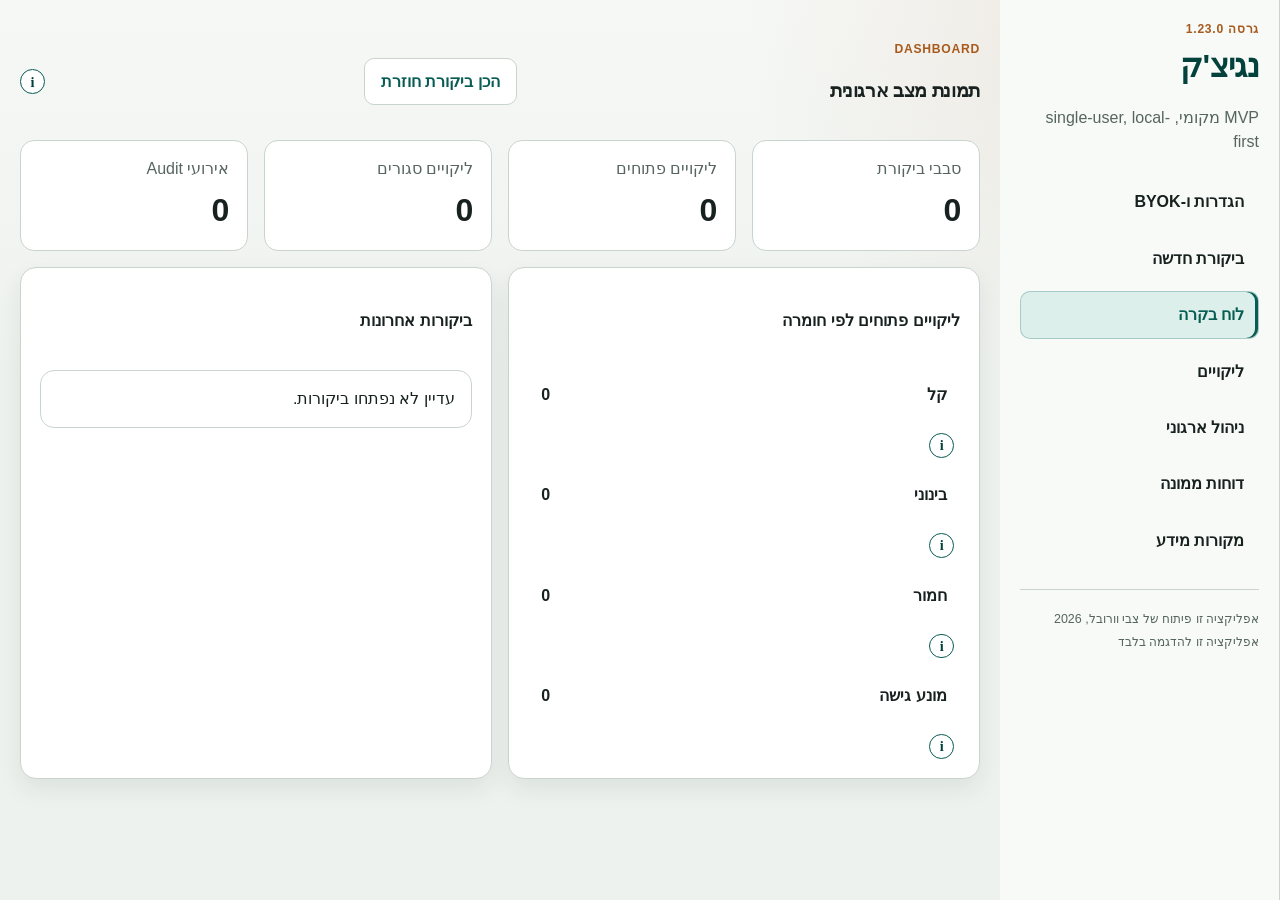
==== commit 8508e8fc: "Add files via upload" ====
--- a/index.html
+++ b/index.html
@@ -500,7 +500,7 @@
     </div>
 
     <div id="app-update-notice" class="app-update-notice hidden" role="status" aria-live="polite">זמינה גרסה חדשה של נגיצ'ק.<button id="refresh-app" type="button">עדכן כעת</button></div>
-    <div id="context-help-popover" class="context-help-popover hidden" role="dialog" aria-live="polite"></div>
+    <div id="context-help-popover" class="context-help-popover hidden" role="tooltip"></div>
     <dialog id="import-dialog" aria-labelledby="import-dialog-title">
       <form id="import-mode-form" method="dialog" class="form-grid">
         <h3 id="import-dialog-title" class="full">אופן ייבוא הגיבוי</h3>
--- a/styles.css
+++ b/styles.css
@@ -517,9 +517,9 @@
 
 .help-trigger {
   display: inline-grid;
-  width: 1.55rem;
-  min-width: 1.55rem;
-  min-height: 1.55rem;
+  width: max(1.55rem, 24px);
+  min-width: max(1.55rem, 24px);
+  min-height: max(1.55rem, 24px);
   margin-inline-start: 0.35rem;
   padding: 0;
   place-items: center;
@@ -534,6 +534,17 @@
   line-height: 1;
 }
 
+.field-help-wrap {
+  position: relative;
+  min-width: 0;
+}
+
+.field-help-wrap > .help-trigger {
+  position: absolute;
+  inset-block-start: 0;
+  inset-inline-end: 0;
+}
+
 .help-trigger:hover,
 .help-trigger[aria-expanded="true"] {
   color: white;
@@ -956,6 +967,17 @@
   text-decoration: underline !important;
 }
 
+@media (prefers-reduced-motion: reduce) {
+  *,
+  *::before,
+  *::after {
+    scroll-behavior: auto !important;
+    transition-duration: 0.01ms !important;
+    animation-duration: 0.01ms !important;
+    animation-iteration-count: 1 !important;
+  }
+}
+
 .ai-review-controls {
   display: flex;
   flex-wrap: wrap;
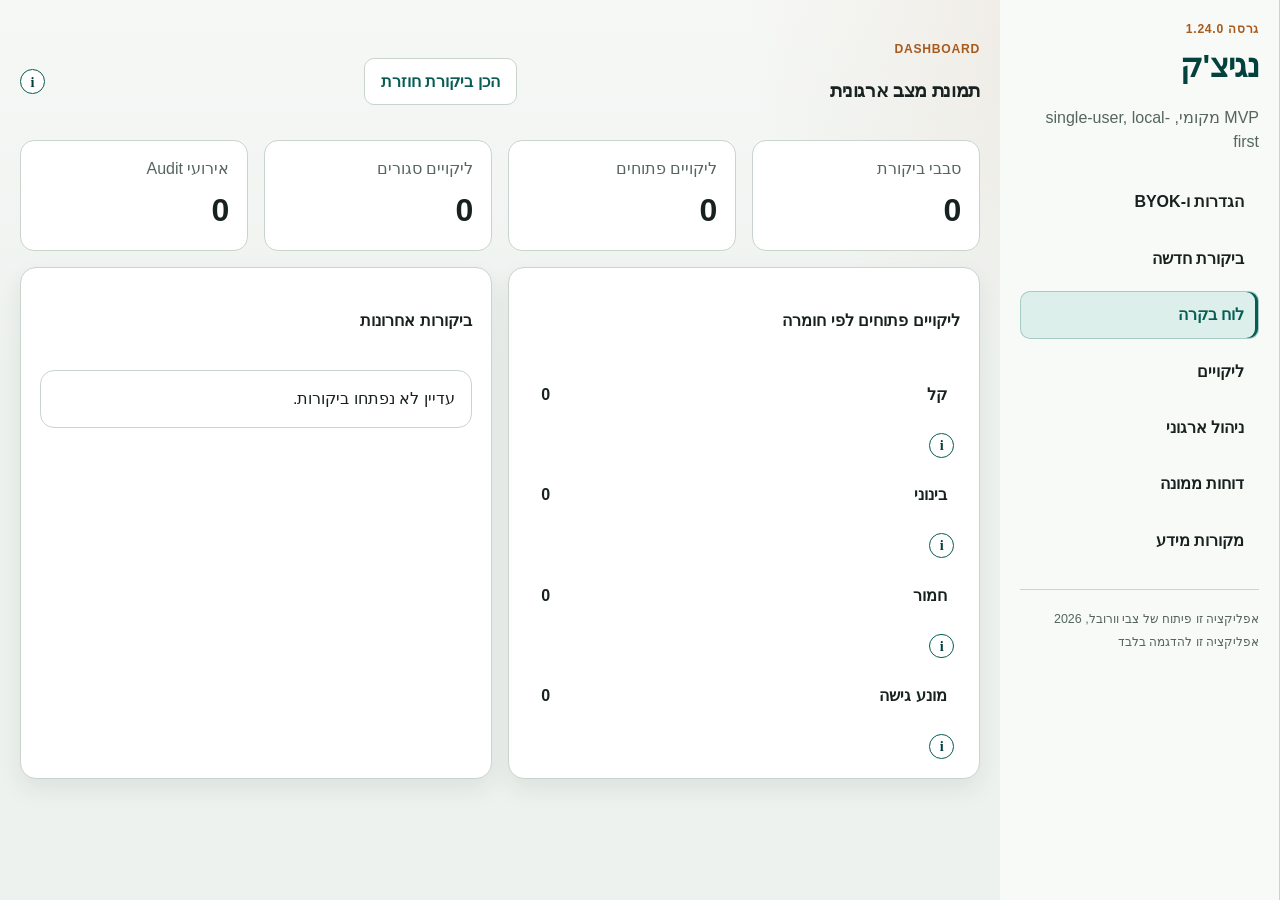
==== commit 24d45280: "Add files via upload" ====
--- a/index.html
+++ b/index.html
@@ -271,10 +271,6 @@
 
         <section id="settings-view" class="view" aria-labelledby="settings-title">
           <header class="hero">
-            <div>
-              <p class="eyebrow">כלי עבודה שדה</p>
-              <h2>תיעוד, מעקב וייצוא ליקויי נגישות</h2>
-            </div>
             <div class="hero-actions">
               <button id="install-app" class="ghost hidden" data-help="כאשר הדפדפן תומך בכך, פותח את פעולת התקנת ה-PWA במכשיר. הנתונים נשארים מקומיים בדפדפן המותקן.">התקן בטלפון</button>
               <button id="accessibility-toggle" class="accessibility-toggle ghost" type="button" aria-expanded="false" aria-controls="accessibility-panel" data-help="פותח התאמות תצוגה מקומיות: גודל טקסט, ניגודיות והדגשת קישורים.">
@@ -282,6 +278,10 @@
               </button>
               <button id="seed-demo" class="ghost field-tool-button" data-help="טוען שלוש ביקורות הדגמה ומחליף את הנתונים המקומיים הקיימים. צור גיבוי לפני הפעלה אם יש נתונים שברצונך לשמור.">טען נתוני הדגמה</button>
               <button id="clear-data" class="ghost field-tool-button" data-help="מוחק את כל הביקורות, הליקויים והגיבויים המקומיים במכשיר זה. יש לייצא גיבוי לפני הפעולה.">אפס נתונים</button>
+            </div>
+            <div>
+              <p class="eyebrow">כלי עבודה שדה</p>
+              <h2>תיעוד, מעקב וייצוא ליקויי נגישות</h2>
             </div>
           </header>
           <div class="section-heading">
--- a/styles.css
+++ b/styles.css
@@ -219,7 +219,8 @@
 
 .hero {
   display: flex;
-  justify-content: space-between;
+  flex-direction: column;
+  align-items: stretch;
   gap: 1rem;
   padding: 1.25rem 1.4rem;
   border-inline-start: 6px solid var(--primary);
@@ -229,11 +230,23 @@
   display: flex;
   gap: 0.75rem;
   align-items: center;
+  flex-wrap: wrap;
 }
 
 .field-tool-button,
 .accessibility-toggle {
-  min-inline-size: 10.75rem;
+  --field-tool-size: clamp(5.75rem, 9vw, 7rem);
+  display: grid;
+  flex: 0 0 var(--field-tool-size);
+  inline-size: var(--field-tool-size);
+  block-size: var(--field-tool-size);
+  min-inline-size: var(--field-tool-size);
+  min-block-size: var(--field-tool-size);
+  place-items: center;
+  padding: 0.6rem;
+  text-align: center;
+  white-space: normal;
+  line-height: 1.25;
 }
 
 .view {
@@ -1096,7 +1109,7 @@
 
   .field-tool-button,
   .accessibility-toggle {
-    min-inline-size: 0;
+    --field-tool-size: clamp(5.75rem, 25vw, 7rem);
   }
 }
 
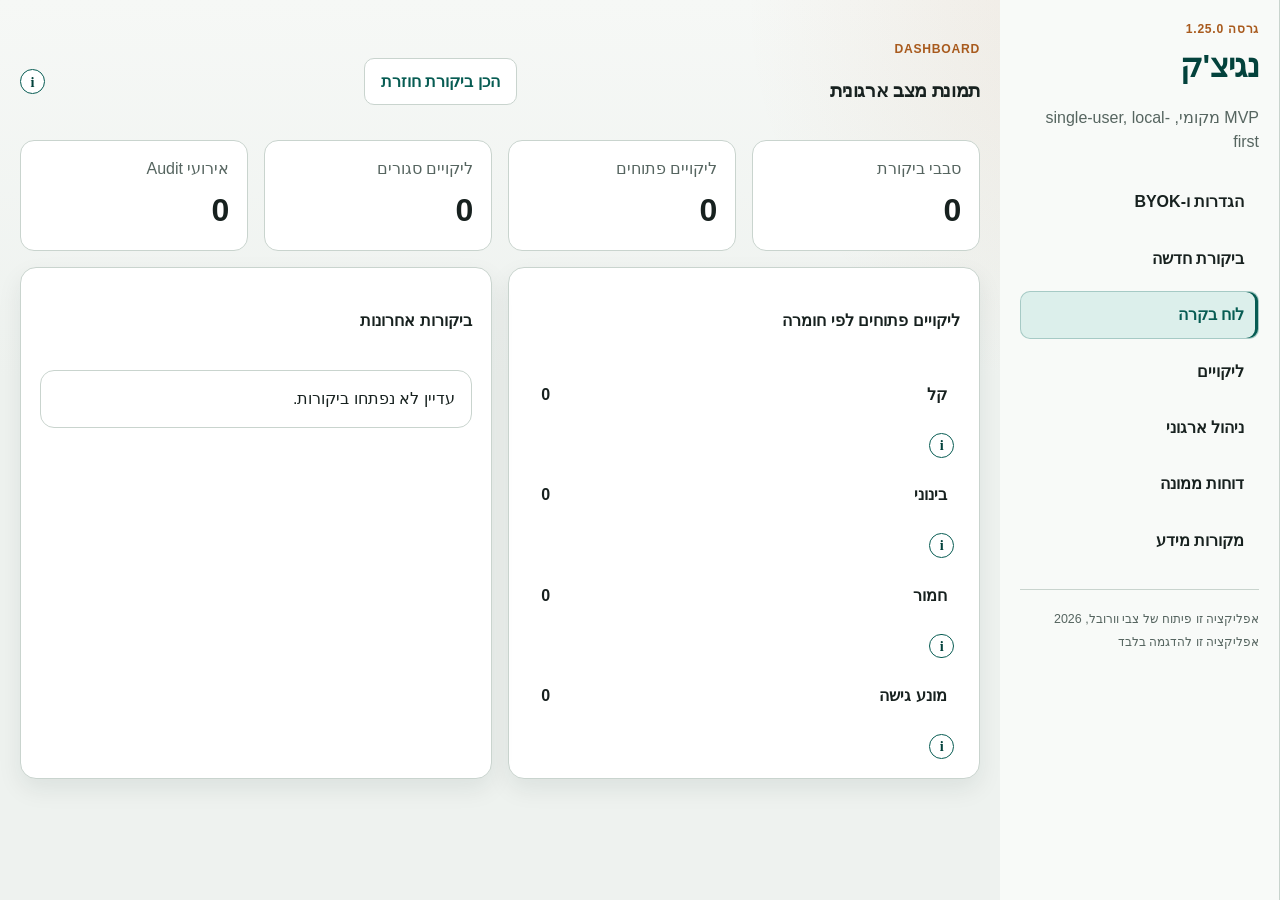
==== commit a837517a: "Add files via upload" ====
--- a/index.html
+++ b/index.html
@@ -273,8 +273,8 @@
           <header class="hero">
             <div class="hero-actions">
               <button id="install-app" class="ghost hidden" data-help="כאשר הדפדפן תומך בכך, פותח את פעולת התקנת ה-PWA במכשיר. הנתונים נשארים מקומיים בדפדפן המותקן.">התקן בטלפון</button>
-              <button id="accessibility-toggle" class="accessibility-toggle ghost" type="button" aria-expanded="false" aria-controls="accessibility-panel" data-help="פותח התאמות תצוגה מקומיות: גודל טקסט, ניגודיות והדגשת קישורים.">
-                התאמות נגישות
+              <button id="accessibility-toggle" class="accessibility-toggle ghost" type="button" aria-expanded="false" aria-controls="accessibility-panel" aria-label="התאמות נגישות" data-help="פותח התאמות תצוגה מקומיות: גודל טקסט, ניגודיות והדגשת קישורים.">
+                <span class="accessibility-icon" aria-hidden="true">♿</span>
               </button>
               <button id="seed-demo" class="ghost field-tool-button" data-help="טוען שלוש ביקורות הדגמה ומחליף את הנתונים המקומיים הקיימים. צור גיבוי לפני הפעלה אם יש נתונים שברצונך לשמור.">טען נתוני הדגמה</button>
               <button id="clear-data" class="ghost field-tool-button" data-help="מוחק את כל הביקורות, הליקויים והגיבויים המקומיים במכשיר זה. יש לייצא גיבוי לפני הפעולה.">אפס נתונים</button>
--- a/styles.css
+++ b/styles.css
@@ -906,15 +906,19 @@
 }
 
 .accessibility-toggle {
-  background: #1557a0;
-  border-color: #1557a0;
-  color: #fff;
-  white-space: nowrap;
+  background: #fff;
+  border-color: var(--line);
+  color: var(--primary);
 }
 
 .accessibility-toggle:hover {
-  background: #0d3f78;
-  border-color: #0d3f78;
+  background: var(--primary-soft);
+  border-color: var(--primary);
+}
+
+.accessibility-icon {
+  font-size: clamp(2.2rem, 5vw, 3rem);
+  line-height: 1;
 }
 
 .accessibility-panel {
